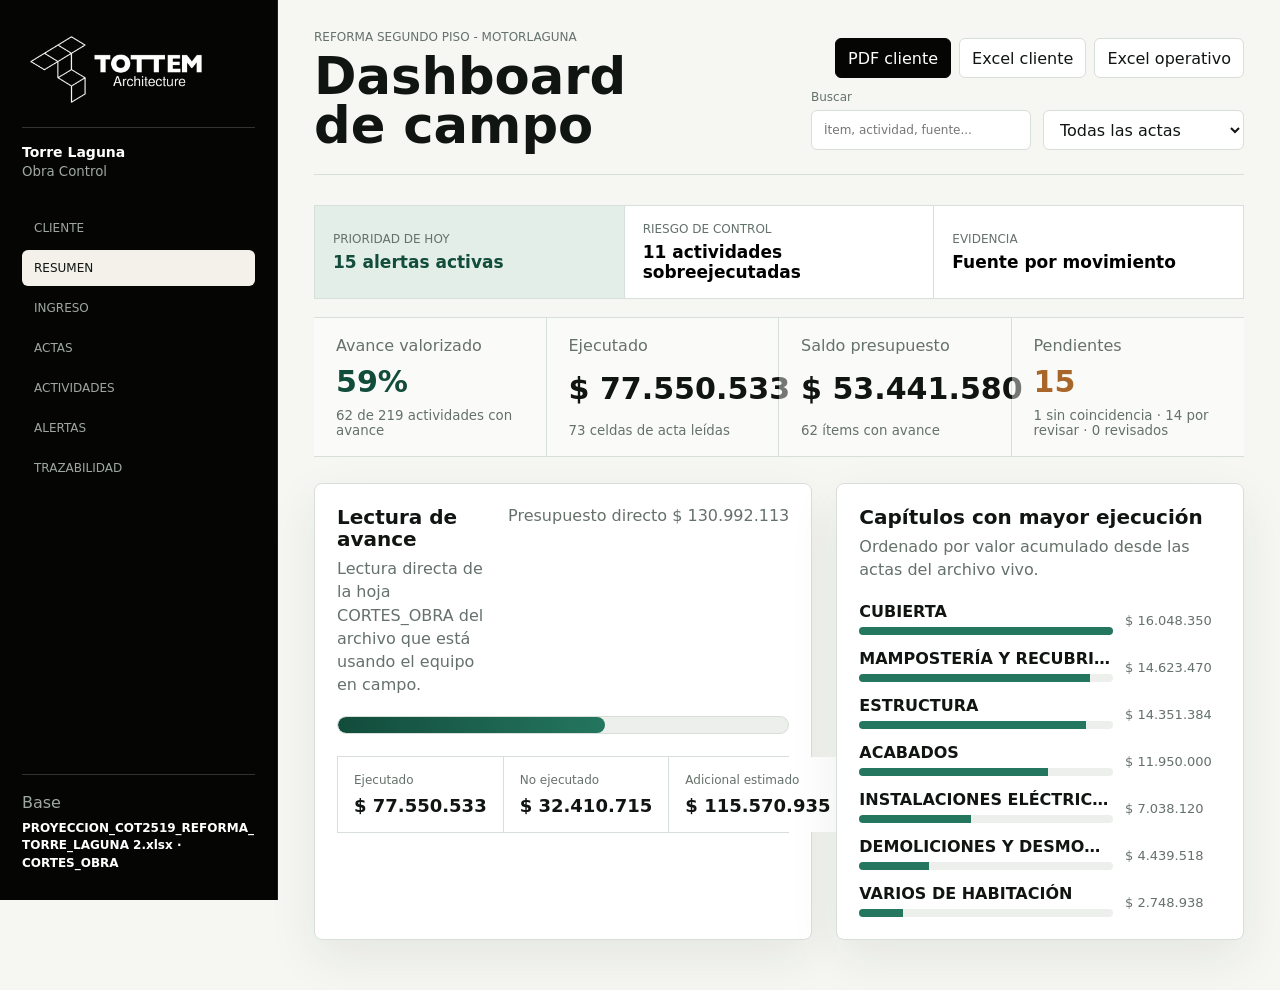
==== torrelaguna-dashboard/index.html @ 453ef4b7 "Polish client dashboard experience" ====
<!doctype html>
<html lang="es">
  <head>
    <meta charset="utf-8" />
    <meta name="viewport" content="width=device-width, initial-scale=1" />
    <title>Dashboard de obra</title>
    <link rel="icon" href="data:," />
    <link rel="stylesheet" href="./styles.css?v=20260505-sprint10-client-premium-v2" />
  </head>
  <body>
    <div class="app-shell">
      <aside class="sidebar">
        <div class="brand">
          <img class="brand-logo" src="./assets/tottem-architecture-white.png" alt="Tottem Architecture" />
          <div class="brand-context">
            <strong id="brandName">Cargando obra</strong>
            <small id="brandSubtitle">Obra Control</small>
          </div>
        </div>
        <nav class="nav">
          <button class="nav-item" data-section="client">Cliente</button>
          <button class="nav-item active" data-section="overview">Resumen</button>
          <button class="nav-item" data-section="ingest">Ingreso</button>
          <button class="nav-item" data-section="actas">Actas</button>
          <button class="nav-item" data-section="activities">Actividades</button>
          <button class="nav-item" data-section="pending">Alertas</button>
          <button class="nav-item" data-section="trace">Trazabilidad</button>
        </nav>
        <div class="sidebar-note">
          <span>Base</span>
          <strong id="sourceWorkbook">Cargando...</strong>
        </div>
      </aside>

      <main class="workspace">
        <header class="topbar">
          <div>
            <p class="eyebrow" id="projectEyebrow">Cargando proyecto</p>
            <h1 id="workspaceTitle">Dashboard de campo</h1>
          </div>
          <div class="topbar-actions">
            <div class="export-actions" aria-label="Exportables">
              <button id="exportClientPdf" type="button">PDF cliente</button>
              <button id="exportClientExcel" type="button">Excel cliente</button>
              <button id="exportOpsExcel" type="button">Excel operativo</button>
            </div>
            <label class="search">
              <span>Buscar</span>
              <input id="searchInput" type="search" placeholder="Ítem, actividad, fuente..." />
            </label>
            <select id="actaFilter" aria-label="Filtrar por acta">
              <option value="all">Todas las actas</option>
            </select>
          </div>
        </header>

        <section class="section client-section" id="client">
          <div class="client-hero">
            <div class="client-hero-copy">
              <p class="client-report-label">Informe cliente</p>
              <h2 id="clientProjectName">Cargando obra</h2>
              <p id="clientFreshness">Cargando corte actual...</p>
              <div class="client-hero-meta">
                <span id="clientHeroStatus">Estado del corte</span>
                <span id="clientHeroWeeks">Semanas con avance</span>
                <span id="clientHeroSource">Fuente controlada</span>
              </div>
            </div>
            <div class="client-progress">
              <span id="clientProgressValue">0%</span>
              <small>Avance valorizado</small>
              <em id="clientProgressContext">Calculando avance</em>
            </div>
          </div>

          <div class="client-kpis">
            <div>
              <span>Contrato estimado</span>
              <strong id="clientContractTotal">$0</strong>
            </div>
            <div>
              <span>Ejecutado a corte</span>
              <strong id="clientExecutedTotal">$0</strong>
            </div>
            <div>
              <span>Última semana</span>
              <strong id="clientLatestWeek">$0</strong>
            </div>
            <div>
              <span>Promedio semanal</span>
              <strong id="clientAverageWeek">$0</strong>
            </div>
          </div>

          <section class="client-brief">
            <div>
              <span>Lectura ejecutiva</span>
              <strong id="clientBriefProgress">Cargando lectura...</strong>
            </div>
            <div>
              <span>Saldo por ejecutar</span>
              <strong id="clientBalanceTotal">$0</strong>
            </div>
            <div>
              <span>Actividades con avance</span>
              <strong id="clientActiveActivities">0</strong>
            </div>
          </section>

          <div class="client-grid">
            <section class="client-block">
              <div class="panel-heading">
                <div>
                  <h2>Avance por semana</h2>
                  <p>Valor semanal y acumulado para conversación de seguimiento.</p>
                </div>
              </div>
              <div id="clientWeeks" class="client-week-list"></div>
            </section>

            <section class="client-block">
              <div class="panel-heading">
                <div>
                  <h2>Ritmo y frentes</h2>
                  <p>Señales de obra que explican dónde se está concentrando el avance.</p>
                </div>
              </div>
              <div id="clientRhythm" class="client-rhythm"></div>
              <div id="clientChapters" class="client-fronts"></div>
            </section>
          </div>

          <section class="client-block client-scope">
            <div class="panel-heading">
              <div>
                <h2>Alcance y decisiones</h2>
                <p>Señales resumidas para revisar costo, alcance y cambios antes de comité.</p>
              </div>
            </div>
            <div class="scope-strip">
              <button class="scope-item" data-client-action="scope-updated">
                <span>Presupuesto actualizado directo</span>
                <strong id="clientUpdatedTotal">$0</strong>
              </button>
              <button class="scope-item" data-client-action="scope-not-executed">
                <span>No ejecutado directo</span>
                <strong id="clientNotExecuted">$0</strong>
              </button>
              <button class="scope-item" data-client-action="scope-alerts">
                <span>Alertas internas</span>
                <strong id="clientAlerts">0</strong>
              </button>
            </div>
          </section>
        </section>

        <section class="section active" id="overview">
          <div class="signal-strip">
            <button class="signal active" data-focus="pending">
              <span>Prioridad de hoy</span>
              <strong id="todayPriority">Revisar alertas</strong>
            </button>
            <button class="signal" data-focus="activities">
              <span>Riesgo de control</span>
              <strong id="riskSignal">Sobreejecuciones</strong>
            </button>
            <button class="signal" data-focus="trace">
              <span>Evidencia</span>
              <strong>Fuente por movimiento</strong>
            </button>
          </div>

          <div class="kpi-grid">
            <article class="metric primary">
              <span>Avance valorizado</span>
              <strong id="progressValue">0%</strong>
              <small id="progressLabel">Calculado sobre presupuesto base</small>
            </article>
            <article class="metric">
              <span>Ejecutado</span>
              <strong id="executedValue">$0</strong>
              <small id="sourceCount">0 movimientos con fuente</small>
            </article>
            <article class="metric">
              <span>Saldo presupuesto</span>
              <strong id="balanceValue">$0</strong>
              <small id="activeCount">0 actividades activas</small>
            </article>
            <article class="metric attention">
              <span>Pendientes</span>
              <strong id="pendingValue">0</strong>
              <small id="pendingLabel">Por revisar antes de automatizar</small>
            </article>
          </div>

          <div class="overview-layout">
            <section class="panel progress-panel">
              <div class="panel-heading">
                <div>
                  <h2>Lectura de avance</h2>
                  <p>Lectura directa de la hoja CORTES_OBRA del archivo que está usando el equipo en campo.</p>
                </div>
                <span id="budgetTotal" class="quiet-number">$0</span>
              </div>
              <div class="progress-rail">
                <span id="progressBar"></span>
              </div>
              <div class="split-values">
                <div>
                  <span>Ejecutado</span>
                  <strong id="executedSplit">$0</strong>
                </div>
                <div>
                  <span>No ejecutado</span>
                  <strong id="notExecutedSplit">$0</strong>
                </div>
                <div>
                  <span>Adicional estimado</span>
                  <strong id="additionalSplit">$0</strong>
                </div>
              </div>
            </section>

            <section class="panel">
              <div class="panel-heading">
                <div>
                  <h2>Capítulos con mayor ejecución</h2>
                  <p>Ordenado por valor acumulado desde las actas del archivo vivo.</p>
                </div>
              </div>
              <div id="chapterBars" class="bar-list"></div>
            </section>
          </div>
        </section>

        <section class="section ingest-section" id="ingest">
          <div class="section-title">
            <h2>Ingreso de corte</h2>
            <p>Captura controlada de cantidades antes de escribirlas en una matriz contractual.</p>
          </div>

          <div class="ingest-status">
            <div>
              <span>Movimientos locales</span>
              <strong id="ingestCount">0</strong>
            </div>
            <div>
              <span>Pendientes de decisión</span>
              <strong id="ingestPendingCount">0</strong>
            </div>
            <div>
              <span>Valor simulado</span>
              <strong id="ingestTotalValue">$0</strong>
            </div>
          </div>

          <section class="daily-context">
            <div>
              <span>Parte diario</span>
              <strong id="contextSummary">Sin contexto activo</strong>
            </div>
            <label>
              <span>Acta</span>
              <select id="partActa">
                <option value="nuevo">Nuevo corte</option>
              </select>
            </label>
            <label>
              <span>Fecha</span>
              <input id="partDate" type="date" />
            </label>
            <label>
              <span>Fuente</span>
              <input id="partSource" type="text" list="sourceSuggestions" placeholder="Medina, Albeiro..." />
            </label>
            <label>
              <span>Frente / piso</span>
              <input id="partZone" type="text" placeholder="Piso 2, baño, fachada..." />
            </label>
            <label class="field-mode-toggle">
              <input id="fieldMode" type="checkbox" />
              <span>Modo móvil</span>
            </label>
          </section>

          <section class="quick-capture">
            <label>
              <span>Ingreso rápido tipo WhatsApp</span>
              <textarea id="quickEntry" rows="2" placeholder="Ej: Medina, 27 feb: 23.5 m2 mampostería, 4 und salidas hidráulicas, 12 ml tubería"></textarea>
            </label>
            <div class="quick-actions">
              <button id="parseQuickEntry" type="button">Interpretar</button>
              <button id="autoSaveQuickEntry" type="button">Guardar claro</button>
              <button id="processQuickLines" type="button">Procesar líneas</button>
            </div>
          </section>

          <section class="intake-assist">
            <div>
              <span>Actividades sugeridas</span>
              <div id="activityAssist" class="assist-list"></div>
            </div>
            <div>
              <span>Fuentes rápidas</span>
              <div id="sourceAssist" class="assist-chips"></div>
            </div>
            <div>
              <span>Plantillas</span>
              <div id="templateAssist" class="assist-chips"></div>
            </div>
          </section>

          <section class="field-shortcuts">
            <div>
              <span>Favoritos de obra</span>
              <div id="favoriteAssist" class="assist-list favorite-list"></div>
            </div>
            <div>
              <span>Aprendizajes</span>
              <div id="aliasAssist" class="assist-chips"></div>
            </div>
          </section>

          <section class="apu-assist">
            <div class="panel-heading">
              <div>
                <h2>Memoria APU</h2>
                <p id="apuCatalogMeta">Cargando catálogo histórico...</p>
              </div>
            </div>
            <div id="apuAssist" class="apu-assist-list"></div>
          </section>

          <div class="ingest-layout">
            <form class="entry-form" id="entryForm">
              <div class="form-head">
                <div>
                  <h2>Nuevo movimiento</h2>
                  <p>Registra cantidad, fuente y destino presupuestal. La coincidencia requiere confirmación humana.</p>
                </div>
                <span id="entryMatchState" class="status-pill warn">Sin selección</span>
              </div>

              <div class="form-grid">
                <label>
                  <span>Corte / acta</span>
                  <select id="entryActa">
                    <option value="nuevo">Nuevo corte</option>
                  </select>
                </label>
                <label>
                  <span>Fecha</span>
                  <input id="entryDate" type="date" />
                </label>
                <label>
                  <span>Tipo</span>
                  <select id="entryType">
                    <option value="avance">Avance</option>
                    <option value="correccion">Corrección</option>
                    <option value="adicional">Adicional</option>
                    <option value="no_ejecutado">No ejecutado</option>
                  </select>
                </label>
                <label>
                  <span>Cantidad</span>
                  <input id="entryQuantity" type="number" step="0.01" min="0" placeholder="23.5" />
                </label>
                <label>
                  <span>Unidad reportada</span>
                  <input id="entryUnit" type="text" list="unitSuggestions" placeholder="m2, ml, und..." />
                </label>
                <label>
                  <span>Fuente / procedencia</span>
                  <input id="entrySource" type="text" list="sourceSuggestions" placeholder="Medina, visita, memoria, foto..." />
                </label>
              </div>
              <datalist id="unitSuggestions"></datalist>
              <datalist id="sourceSuggestions"></datalist>

              <label class="wide-field">
                <span>Actividad reportada en campo</span>
                <textarea id="entryDescription" rows="3" placeholder="Ej: suministro e instalación de mampostería en ladrillo..."></textarea>
              </label>

              <label class="wide-field">
                <span>Observación</span>
                <textarea id="entryNote" rows="2" placeholder="Ubicación, piso, frente, aclaración o soporte pendiente..."></textarea>
              </label>

              <div class="selected-match" id="selectedMatch">
                <span>Ítem destino</span>
                <strong>Selecciona una sugerencia para poder guardar como confirmado.</strong>
              </div>

              <div class="validation-list" id="entryValidation"></div>

              <div class="entry-actions">
                <button type="submit">Guardar movimiento</button>
                <button type="button" id="saveAsPending" class="secondary-button">Guardar pendiente</button>
                <button type="reset" class="ghost-button">Limpiar</button>
              </div>
            </form>

            <section class="match-panel">
              <div class="panel-heading">
                <div>
                  <h2>Sugerencias de matriz</h2>
                  <p>Coincidencias contra las actividades de presupuesto cargadas en este proyecto.</p>
                </div>
              </div>
              <div id="ambiguityPanel" class="ambiguity-panel"></div>
              <div id="matchSuggestions" class="match-list"></div>
              <div class="apu-note">
                <span>Memoria activa</span>
                <strong>APU Machine alimenta autocompletado y sugerencias sin cargar automáticamente contra la matriz.</strong>
              </div>
            </section>
          </div>

          <section class="ledger-section">
            <div class="panel-heading">
              <div>
                <h2>Bandeja de movimientos</h2>
                <p>Datos guardados localmente en este navegador. Sirven como maqueta de ingreso, no modifican Excel.</p>
              </div>
              <div class="ledger-actions">
                <button id="importMovements" type="button">Importar JSON</button>
                <button id="exportMovements" type="button">Exportar paquete</button>
                <button id="copyPackageSummary" type="button">Copiar resumen</button>
                <button id="clearMovements" type="button">Vaciar</button>
                <input id="movementImportFile" type="file" accept="application/json,.json" hidden />
              </div>
            </div>
            <div id="movementBuckets" class="movement-buckets"></div>
            <div id="movementLedger" class="movement-ledger"></div>
          </section>

          <section class="handoff-section">
            <div class="panel-heading">
              <div>
                <h2>Preparación para migración</h2>
                <p>Estado del paquete que mañana puede pasar a una base compartida o backend.</p>
              </div>
            </div>
            <div id="handoffSummary" class="handoff-summary"></div>
          </section>

          <section class="draft-section">
            <div class="panel-heading">
              <div>
                <h2>Acta simulada</h2>
                <p>Resumen generado desde los movimientos locales antes de migrar a una base compartida.</p>
              </div>
            </div>
            <div id="draftSummary" class="draft-summary"></div>
          </section>
        </section>

        <section class="section" id="actas">
          <div class="section-title">
            <h2>Actas y cortes</h2>
            <p>Cada corte se lee desde las columnas de acta de la hoja CORTES_OBRA.</p>
          </div>
          <div id="actaRows" class="acta-list"></div>
        </section>

        <section class="section" id="activities">
          <div class="section-title">
            <h2>Matriz de actividades</h2>
            <p>La hoja PROYECCIÓN leída como tablero: presupuesto, ejecutado, saldo y alerta.</p>
          </div>
          <div class="segmented" id="activityStatusFilter">
            <button class="active" data-status="all">Todas</button>
            <button data-status="En ejecución">En ejecución</button>
            <button data-status="Sobreejecutado">Sobreejecutadas</button>
            <button data-status="Adicional">Adicionales</button>
            <button data-status="No ejecutado">No ejecutadas</button>
            <button data-status="Sin avance">Sin avance</button>
          </div>
          <div class="table-wrap">
            <table>
              <thead>
                <tr>
                  <th>Ítem</th>
                  <th>Actividad</th>
                  <th>Und</th>
                  <th>Presupuesto</th>
                  <th>Ejecutado</th>
                  <th>Avance</th>
                  <th>Estado</th>
                </tr>
              </thead>
              <tbody id="activityTable"></tbody>
            </table>
          </div>
        </section>

        <section class="section" id="pending">
          <div class="section-title">
            <h2>Alertas de archivo</h2>
            <p>Filas y diferencias que conviene resolver antes de automatizar cortes desde este libro.</p>
          </div>
          <div class="segmented" id="pendingStatusFilter">
            <button class="active" data-status="all">Todos</button>
            <button data-status="SIN_COINCIDENCIA">Sin coincidencia</button>
            <button data-status="REVISAR">Revisar</button>
            <button data-status="EXCLUIDO">Excluidos</button>
            <button data-status="RESUELTO">Resueltos</button>
          </div>
          <div class="decision-toolbar">
            <span id="decisionCount">0 revisiones locales</span>
            <button id="exportDecisions">Exportar revisiones</button>
            <button id="clearDecisions">Reiniciar revisiones</button>
          </div>
          <div id="pendingList" class="review-list"></div>
        </section>

        <section class="section" id="trace">
          <div class="section-title">
            <h2>Trazabilidad de fuentes</h2>
            <p>De cada cantidad de acta a su fila, celda y valor dentro de CORTES_OBRA.</p>
          </div>
          <div id="traceList" class="trace-list"></div>
        </section>
      </main>

      <aside class="inspector" id="inspector" aria-live="polite">
        <button class="inspector-close" id="inspectorClose" aria-label="Cerrar">×</button>
        <span class="inspector-kicker">Detalle</span>
        <h2 id="inspectorTitle">Selecciona una fila</h2>
        <p id="inspectorBody">Haz clic en una actividad, pendiente o fuente para ver su trazabilidad aquí.</p>
        <div id="inspectorMeta" class="inspector-meta"></div>
        <div id="inspectorActions" class="inspector-actions"></div>
      </aside>
    </div>

    <script src="./app.js?v=20260505-sprint10-client-premium-v2"></script>
  </body>
</html>
---- torrelaguna-dashboard/styles.css ----
:root {
  --ink: #111512;
  --muted: #65716b;
  --line: #d8ded8;
  --soft: #ecefec;
  --paper: #f6f7f3;
  --panel: #ffffff;
  --brand-black: #050504;
  --brand-rail: #131410;
  --brand-muted: #9ea8a1;
  --accent: #24765e;
  --accent-dark: #124c3b;
  --warn: #a8662a;
  --danger: #a1433d;
  --shadow: 0 18px 50px rgba(28, 33, 29, 0.08);
}

* {
  box-sizing: border-box;
}

body {
  margin: 0;
  min-height: 100vh;
  background: var(--paper);
  color: var(--ink);
  font-family: Inter, ui-sans-serif, system-ui, -apple-system, BlinkMacSystemFont, "Segoe UI", sans-serif;
  letter-spacing: 0;
}

body.field-mode .apu-assist {
  display: none;
}

body.field-mode .ingest-layout {
  grid-template-columns: minmax(0, 620px) minmax(260px, 0.7fr);
}

body.field-mode .quick-capture textarea {
  min-height: 88px;
}

button,
input,
select {
  font: inherit;
}

.app-shell {
  display: grid;
  grid-template-columns: 278px minmax(0, 1fr);
  min-height: 100vh;
}

.sidebar {
  position: sticky;
  top: 0;
  height: 100vh;
  padding: 28px 22px;
  background: var(--brand-black);
  border-right: 1px solid rgba(255, 255, 255, 0.1);
  color: #fff;
  display: flex;
  flex-direction: column;
  gap: 30px;
}

.brand {
  display: grid;
  gap: 16px;
}

.brand-logo {
  display: block;
  width: min(188px, 100%);
  height: auto;
}

.brand-context {
  border-top: 1px solid rgba(255, 255, 255, 0.18);
  padding-top: 16px;
}

.brand strong {
  display: block;
  max-width: 190px;
  color: #fff;
  font-size: 14px;
  line-height: 1.25;
}

.brand small,
.sidebar-note span,
.metric span,
.metric small,
.eyebrow,
.panel p,
.section-title p,
td small {
  color: var(--muted);
}

.brand small,
.sidebar-note span {
  color: var(--brand-muted);
}

.nav {
  display: grid;
  gap: 4px;
}

.nav-item {
  appearance: none;
  border: 0;
  background: transparent;
  color: var(--brand-muted);
  text-align: left;
  padding: 11px 12px;
  border-radius: 6px;
  cursor: pointer;
  font-size: 12px;
  letter-spacing: 0;
  text-transform: uppercase;
  transition: background 180ms ease, color 180ms ease, transform 180ms ease;
}

.nav-item:hover {
  color: #fff;
  background: rgba(255, 255, 255, 0.08);
  transform: translateX(2px);
}

.nav-item.active {
  color: var(--ink);
  background: #f4f1ea;
}

.sidebar-note {
  margin-top: auto;
  padding-top: 18px;
  border-top: 1px solid rgba(255, 255, 255, 0.18);
}

.sidebar-note span,
.sidebar-note strong {
  display: block;
}

.sidebar-note strong {
  margin-top: 8px;
  color: #fff;
  font-size: 12px;
  line-height: 1.45;
  word-break: break-word;
}

.workspace {
  padding: 30px 36px 50px;
  min-width: 0;
}

.topbar {
  display: flex;
  justify-content: space-between;
  align-items: flex-end;
  gap: 24px;
  margin-bottom: 30px;
  padding-bottom: 24px;
  border-bottom: 1px solid var(--line);
}

.eyebrow {
  margin: 0 0 8px;
  font-size: 12px;
  text-transform: uppercase;
}

h1,
h2,
p {
  margin: 0;
}

h1 {
  font-size: clamp(30px, 4vw, 54px);
  line-height: 0.96;
  max-width: 720px;
}

h2 {
  font-size: 20px;
  line-height: 1.1;
}

.topbar-actions {
  display: flex;
  align-items: end;
  gap: 12px;
  flex-wrap: wrap;
  justify-content: flex-end;
}

.export-actions {
  display: flex;
  flex-wrap: wrap;
  justify-content: flex-end;
  gap: 8px;
  max-width: 430px;
}

.export-actions button {
  appearance: none;
  min-height: 40px;
  border: 1px solid var(--line);
  border-radius: 6px;
  background: #fff;
  color: var(--ink);
  padding: 0 12px;
  cursor: pointer;
  transition: border-color 180ms ease, color 180ms ease, background 180ms ease, transform 180ms ease;
}

.export-actions button:first-child {
  background: var(--brand-black);
  border-color: var(--brand-black);
  color: #fff;
}

.export-actions button:hover {
  border-color: var(--accent);
  color: var(--accent-dark);
  transform: translateY(-1px);
}

.export-actions button:first-child:hover {
  background: var(--accent-dark);
  border-color: var(--accent-dark);
  color: #fff;
}

.search {
  display: grid;
  gap: 6px;
  color: var(--muted);
  font-size: 12px;
}

.search input,
select {
  border: 1px solid var(--line);
  background: #fff;
  height: 40px;
  border-radius: 6px;
  padding: 0 12px;
  min-width: 220px;
  color: var(--ink);
}

select {
  min-width: 176px;
}

.section {
  display: none;
  animation: rise 280ms ease both;
}

.section.active {
  display: block;
}

.signal-strip {
  display: grid;
  grid-template-columns: repeat(3, minmax(0, 1fr));
  gap: 1px;
  background: var(--line);
  border: 1px solid var(--line);
  margin-bottom: 18px;
}

.signal {
  appearance: none;
  border: 0;
  background: #fff;
  text-align: left;
  padding: 16px 18px;
  cursor: pointer;
  transition: background 180ms ease, color 180ms ease;
}

.signal span,
.inspector-kicker {
  display: block;
  color: var(--muted);
  font-size: 12px;
  text-transform: uppercase;
}

.signal strong {
  display: block;
  margin-top: 6px;
  font-size: 17px;
}

.signal.active,
.signal:hover {
  background: #e3eee8;
  color: var(--accent-dark);
}

@keyframes rise {
  from {
    opacity: 0;
    transform: translateY(8px);
  }
  to {
    opacity: 1;
    transform: translateY(0);
  }
}

.kpi-grid {
  display: grid;
  grid-template-columns: repeat(4, minmax(0, 1fr));
  border-top: 1px solid var(--line);
  border-bottom: 1px solid var(--line);
  margin-bottom: 26px;
}

.metric {
  padding: 18px 22px;
  border-right: 1px solid var(--line);
  min-height: 138px;
  display: flex;
  flex-direction: column;
  justify-content: space-between;
  background: rgba(255, 255, 255, 0.42);
}

.metric:last-child {
  border-right: 0;
}

.metric strong {
  font-size: clamp(25px, 2.35vw, 36px);
  line-height: 1;
  white-space: nowrap;
  letter-spacing: 0;
}

.metric.primary strong {
  color: var(--accent-dark);
}

.metric.attention strong {
  color: var(--warn);
}

.overview-layout {
  display: grid;
  grid-template-columns: minmax(0, 1.1fr) minmax(320px, 0.9fr);
  gap: 24px;
}

.panel {
  background: var(--panel);
  border: 1px solid var(--line);
  border-radius: 8px;
  box-shadow: var(--shadow);
  padding: 22px;
}

.panel-heading,
.section-title {
  display: flex;
  justify-content: space-between;
  gap: 20px;
  align-items: start;
  margin-bottom: 20px;
}

.panel-heading p,
.section-title p {
  margin-top: 7px;
  line-height: 1.45;
}

.quiet-number {
  color: var(--muted);
  white-space: nowrap;
}

.progress-rail {
  height: 18px;
  background: var(--soft);
  border: 1px solid var(--line);
  overflow: hidden;
  border-radius: 999px;
}

.progress-rail span {
  display: block;
  height: 100%;
  width: 0;
  background: linear-gradient(90deg, var(--accent-dark), var(--accent));
  border-radius: inherit;
  transition: width 700ms cubic-bezier(0.2, 0.8, 0.2, 1);
}

.split-values {
  display: grid;
  grid-template-columns: repeat(3, 1fr);
  gap: 1px;
  margin-top: 22px;
  background: var(--line);
  border: 1px solid var(--line);
}

.split-values div {
  background: #fff;
  padding: 16px;
}

.split-values span {
  display: block;
  color: var(--muted);
  font-size: 12px;
  margin-bottom: 8px;
}

.split-values strong {
  font-size: 18px;
}

.client-section {
  --client-line: rgba(22, 32, 28, 0.14);
  --client-black: #050504;
  --client-ivory: #f7f4ee;
  --client-sage: #dfeae3;
  --client-progress: 0%;
  color: var(--ink);
}

.client-hero {
  position: relative;
  display: grid;
  grid-template-columns: minmax(0, 1fr) 244px;
  gap: 42px;
  align-items: stretch;
  min-height: 365px;
  padding: 38px 42px;
  margin: 0 0 24px;
  overflow: hidden;
  background:
    linear-gradient(135deg, rgba(255, 255, 255, 0.08) 0 1px, transparent 1px 42px),
    linear-gradient(90deg, #050504, #10120e);
  border: 1px solid rgba(255, 255, 255, 0.1);
  color: #fff;
  isolation: isolate;
}

.client-hero::before {
  content: "";
  position: absolute;
  inset: 0;
  background:
    linear-gradient(90deg, transparent 0 55%, rgba(255, 255, 255, 0.08) 55%, transparent 56%),
    linear-gradient(135deg, transparent 0 72%, rgba(223, 234, 227, 0.18) 72%, transparent 73%);
  opacity: 0.7;
  pointer-events: none;
  z-index: -1;
}

.client-hero::after {
  content: "TOTTEM";
  position: absolute;
  right: -18px;
  bottom: -28px;
  color: rgba(255, 255, 255, 0.045);
  font-size: clamp(72px, 12vw, 156px);
  font-weight: 900;
  line-height: 0.8;
  letter-spacing: 0;
  pointer-events: none;
  z-index: -1;
}

.client-hero-copy {
  display: flex;
  flex-direction: column;
  justify-content: space-between;
  min-width: 0;
}

.client-report-label {
  width: fit-content;
  margin: 0;
  padding: 7px 10px;
  border: 1px solid rgba(255, 255, 255, 0.22);
  color: #dfeae3;
  font-size: 11px;
  font-weight: 800;
  letter-spacing: 0;
  text-transform: uppercase;
}

.client-hero h2 {
  max-width: 660px;
  margin-top: auto;
  font-size: clamp(52px, 6.4vw, 92px);
  line-height: 0.86;
  letter-spacing: 0;
}

.client-hero p:not(.client-report-label) {
  max-width: 720px;
  margin-top: 18px;
  color: rgba(255, 255, 255, 0.72);
  line-height: 1.42;
  font-size: 16px;
}

.client-hero-meta {
  display: flex;
  flex-wrap: wrap;
  gap: 8px;
  margin-top: 26px;
}

.client-hero-meta span {
  min-height: 32px;
  display: inline-flex;
  align-items: center;
  border: 1px solid rgba(255, 255, 255, 0.18);
  color: rgba(255, 255, 255, 0.76);
  padding: 0 11px;
  font-size: 12px;
}

.client-progress {
  --ring-track: rgba(255, 255, 255, 0.13);
  aspect-ratio: 1;
  align-self: center;
  width: 244px;
  border-radius: 50%;
  display: grid;
  place-items: center;
  align-content: center;
  background:
    radial-gradient(circle at center, #0a0b09 0 58%, transparent 59%),
    conic-gradient(#f7f4ee var(--client-progress), var(--ring-track) 0);
  box-shadow: inset 0 0 0 1px rgba(255, 255, 255, 0.16);
}

.client-progress span {
  display: block;
  color: #fff;
  font-size: 56px;
  font-weight: 800;
  line-height: 1;
}

.client-progress small {
  margin-top: 10px;
  color: rgba(255, 255, 255, 0.72);
  text-transform: uppercase;
  font-size: 11px;
}

.client-progress em {
  display: block;
  max-width: 150px;
  margin-top: 10px;
  color: rgba(255, 255, 255, 0.54);
  font-size: 12px;
  font-style: normal;
  line-height: 1.25;
  text-align: center;
}

.client-kpis {
  display: grid;
  grid-template-columns: repeat(4, minmax(0, 1fr));
  gap: 1px;
  margin-bottom: 16px;
  border: 1px solid var(--line);
  background: var(--line);
}

.client-kpis div {
  min-width: 0;
  padding: 18px 20px 20px;
  background: rgba(255, 255, 255, 0.68);
  border-right: 0;
}

.client-kpis div + div {
  padding-left: 20px;
}

.client-kpis div:last-child {
  border-right: 0;
}

.client-kpis span,
.client-brief span,
.rhythm-item span,
.scope-item span {
  display: block;
  color: var(--muted);
  font-size: 12px;
  text-transform: uppercase;
}

.client-kpis strong {
  display: block;
  margin-top: 12px;
  font-size: clamp(22px, 2.7vw, 38px);
  line-height: 1;
  white-space: nowrap;
  letter-spacing: 0;
}

.client-brief {
  display: grid;
  grid-template-columns: minmax(0, 1.35fr) minmax(220px, 0.75fr) minmax(180px, 0.65fr);
  gap: 1px;
  margin-bottom: 34px;
  background: var(--line);
  border: 1px solid var(--line);
}

.client-brief div {
  min-width: 0;
  background: #fffdf8;
  padding: 18px 20px;
}

.client-brief div:first-child {
  background: var(--client-black);
  color: #fff;
}

.client-brief div:first-child span {
  color: rgba(255, 255, 255, 0.58);
}

.client-brief strong {
  display: block;
  margin-top: 8px;
  font-size: 20px;
  line-height: 1.25;
}

.client-grid {
  display: grid;
  grid-template-columns: minmax(0, 1.12fr) minmax(340px, 0.82fr);
  gap: 34px;
}

.client-block {
  position: relative;
  border-top: 1px solid var(--ink);
  padding-top: 22px;
}

.client-week-list,
.client-fronts {
  display: grid;
  gap: 1px;
  border-top: 1px solid var(--line);
}

.client-week,
.client-front,
.rhythm-item,
.scope-item {
  appearance: none;
  width: 100%;
  border: 0;
  border-bottom: 1px solid var(--line);
  background: transparent;
  color: var(--ink);
  text-align: left;
  padding: 17px 0 18px;
  cursor: pointer;
  transition: background 180ms ease, padding 180ms ease, color 180ms ease;
}

.client-week {
  position: relative;
  display: grid;
  grid-template-columns: 96px minmax(0, 1fr) max-content;
  gap: 8px 18px;
  align-items: start;
}

.client-week:hover,
.client-front:hover,
.rhythm-item:hover,
.scope-item:hover {
  background: rgba(36, 118, 94, 0.055);
  padding-left: 12px;
  padding-right: 12px;
}

.client-week span,
.client-front span {
  font-weight: 800;
}

.client-week strong,
.client-front strong,
.rhythm-item strong,
.scope-item strong {
  font-size: 18px;
}

.client-week small,
.client-week em,
.rhythm-item small {
  display: block;
  color: var(--muted);
  font-size: 12px;
  font-style: normal;
  line-height: 1.35;
}

.client-week em {
  grid-column: 2 / -1;
}

.client-week i,
.client-week b {
  position: absolute;
  left: 114px;
  max-width: calc(100% - 114px);
  height: 3px;
  border-radius: 999px;
}

.client-week i {
  bottom: 2px;
  height: 3px;
  background: var(--accent);
}

.client-week b {
  bottom: -3px;
  background: rgba(36, 118, 94, 0.22);
}

.client-rhythm {
  display: grid;
  gap: 1px;
  margin-bottom: 24px;
  border-top: 1px solid var(--line);
}

.rhythm-item {
  display: grid;
  gap: 5px;
  padding: 16px 0 17px;
}

.client-front {
  display: grid;
  grid-template-columns: minmax(0, 1fr) max-content;
  gap: 10px 18px;
}

.client-front span {
  overflow: hidden;
  text-overflow: ellipsis;
  white-space: nowrap;
}

.client-front small {
  grid-column: 1 / -1;
  color: var(--muted);
}

.client-scope {
  margin-top: 38px;
}

.scope-strip {
  display: grid;
  grid-template-columns: repeat(3, minmax(0, 1fr));
  gap: 1px;
  background: var(--line);
  border: 1px solid var(--line);
}

.scope-item {
  min-height: 126px;
  background: #fffdf8;
  border-bottom: 0;
  padding: 20px;
}

.scope-item strong {
  display: block;
  margin-top: 18px;
  color: var(--accent-dark);
  font-size: 22px;
}

.client-section.active .client-hero {
  animation: clientReveal 480ms ease both;
}

.client-section.active .client-kpis,
.client-section.active .client-brief,
.client-section.active .client-grid,
.client-section.active .client-scope {
  animation: clientLift 520ms ease both;
}

.client-section.active .client-brief {
  animation-delay: 70ms;
}

.client-section.active .client-grid {
  animation-delay: 120ms;
}

.client-section.active .client-scope {
  animation-delay: 160ms;
}

@keyframes clientReveal {
  from {
    opacity: 0;
    transform: translateY(12px);
  }
  to {
    opacity: 1;
    transform: translateY(0);
  }
}

@keyframes clientLift {
  from {
    opacity: 0;
    transform: translateY(8px);
  }
  to {
    opacity: 1;
    transform: translateY(0);
  }
}

.ingest-section {
  --ingest-line: rgba(22, 32, 28, 0.13);
}

.ingest-status {
  display: grid;
  grid-template-columns: 0.7fr 0.9fr 1.1fr;
  border-top: 1px solid var(--line);
  border-bottom: 1px solid var(--line);
  margin: 0 0 24px;
}

.ingest-status div {
  padding: 18px 20px 18px 0;
  border-right: 1px solid var(--line);
}

.ingest-status div + div {
  padding-left: 20px;
}

.ingest-status div:last-child {
  border-right: 0;
}

.ingest-status span,
.entry-form label span,
.wide-field span,
.selected-match span,
.apu-note span {
  display: block;
  color: var(--muted);
  font-size: 12px;
  text-transform: uppercase;
}

.ingest-status strong {
  display: block;
  margin-top: 10px;
  font-size: clamp(26px, 3.2vw, 42px);
  line-height: 1;
}

.daily-context {
  display: grid;
  grid-template-columns: minmax(220px, 1.25fr) minmax(150px, 0.65fr) minmax(140px, 0.5fr) minmax(150px, 0.65fr) minmax(170px, 0.8fr) auto;
  gap: 12px;
  align-items: end;
  margin-bottom: 24px;
  padding: 16px 0 20px;
  border-bottom: 1px solid var(--line);
}

.daily-context > div,
.daily-context label {
  min-width: 0;
}

.daily-context span,
.field-shortcuts span {
  display: block;
  color: var(--muted);
  font-size: 12px;
  text-transform: uppercase;
}

.daily-context strong {
  display: block;
  margin-top: 8px;
  line-height: 1.28;
}

.daily-context input,
.daily-context select {
  width: 100%;
  min-width: 0;
  min-height: 38px;
  border: 1px solid var(--line);
  background: #fff;
  color: var(--ink);
  border-radius: 6px;
  padding: 8px 10px;
}

.field-mode-toggle {
  display: flex;
  align-items: center;
  gap: 8px;
  min-height: 38px;
  cursor: pointer;
}

.field-mode-toggle input {
  width: 16px;
  min-height: 16px;
}

.quick-capture {
  display: grid;
  grid-template-columns: minmax(0, 1fr) max-content;
  gap: 12px;
  align-items: stretch;
  margin-bottom: 24px;
  padding-bottom: 22px;
  border-bottom: 1px solid var(--line);
}

.quick-capture label {
  display: grid;
  gap: 7px;
}

.quick-capture span {
  color: var(--muted);
  font-size: 12px;
  text-transform: uppercase;
}

.quick-capture textarea {
  width: 100%;
  min-height: 58px;
  border: 1px solid var(--line);
  background: #fff;
  border-radius: 6px;
  padding: 11px 12px;
  resize: vertical;
}

.quick-actions {
  display: grid;
  grid-template-columns: 1fr;
  gap: 8px;
}

.quick-capture button {
  appearance: none;
  border: 1px solid var(--ink);
  background: var(--ink);
  color: #fff;
  border-radius: 6px;
  min-height: 34px;
  padding: 0 18px;
  cursor: pointer;
}

.quick-capture button + button {
  background: #fff;
  color: var(--ink);
}

.quick-capture button:last-child {
  border-color: var(--accent);
  color: var(--accent-dark);
}

.intake-assist {
  display: grid;
  grid-template-columns: minmax(0, 1.2fr) minmax(220px, 0.5fr) minmax(220px, 0.5fr);
  gap: 18px;
  margin-bottom: 26px;
  padding-bottom: 22px;
  border-bottom: 1px solid var(--line);
}

.intake-assist > div {
  min-width: 0;
}

.intake-assist span {
  display: block;
  color: var(--muted);
  font-size: 12px;
  text-transform: uppercase;
}

.assist-list,
.assist-chips {
  display: flex;
  flex-wrap: wrap;
  gap: 8px;
  margin-top: 9px;
}

.assist-list button,
.assist-chips button {
  appearance: none;
  border: 1px solid var(--line);
  background: #fff;
  color: var(--ink);
  border-radius: 999px;
  padding: 8px 11px;
  cursor: pointer;
  text-align: left;
  transition: border-color 180ms ease, color 180ms ease, transform 180ms ease;
}

.assist-list button:hover,
.assist-chips button:hover {
  border-color: var(--accent);
  color: var(--accent-dark);
  transform: translateY(-1px);
}

.assist-list button {
  max-width: 260px;
  border-radius: 8px;
}

.assist-list strong,
.assist-list span {
  display: block;
}

.assist-list strong {
  font-size: 12px;
  color: var(--accent-dark);
}

.assist-list span {
  margin-top: 4px;
  text-transform: none;
  line-height: 1.28;
}

.field-shortcuts {
  display: grid;
  grid-template-columns: minmax(0, 1.1fr) minmax(260px, 0.9fr);
  gap: 18px;
  margin-bottom: 26px;
  padding-bottom: 22px;
  border-bottom: 1px solid var(--line);
}

.favorite-list button {
  max-width: 220px;
}

.empty-inline {
  display: inline-block;
  padding: 8px 0;
  color: var(--muted);
  font-size: 13px;
}

.apu-assist {
  margin-bottom: 26px;
  padding: 20px 0 24px;
  border-top: 1px solid var(--line);
  border-bottom: 1px solid var(--line);
}

.apu-assist .panel-heading {
  margin-bottom: 14px;
}

.apu-assist-list {
  display: grid;
  grid-template-columns: repeat(4, minmax(0, 1fr));
  gap: 10px;
}

.apu-assist-list button {
  appearance: none;
  min-height: 104px;
  border: 1px solid var(--line);
  background: #fff;
  border-radius: 8px;
  padding: 12px;
  color: var(--ink);
  cursor: pointer;
  text-align: left;
  transition: border-color 180ms ease, background 180ms ease, transform 180ms ease;
}

.apu-assist-list button:hover {
  border-color: var(--accent);
  background: #f9fbf8;
  transform: translateY(-1px);
}

.apu-assist-list span,
.apu-assist-list small,
.apu-assist-list strong {
  display: block;
}

.apu-assist-list span,
.apu-assist-list small {
  color: var(--muted);
  font-size: 12px;
  line-height: 1.28;
}

.apu-assist-list strong {
  margin: 6px 0;
  font-size: 13px;
  line-height: 1.22;
}

.ingest-layout {
  display: grid;
  grid-template-columns: minmax(0, 1.15fr) minmax(320px, 0.85fr);
  gap: 28px;
  align-items: start;
}

.entry-form,
.match-panel,
.ledger-section {
  border-top: 1px solid var(--line);
  padding-top: 20px;
}

.form-head {
  display: flex;
  align-items: start;
  justify-content: space-between;
  gap: 18px;
  margin-bottom: 20px;
}

.form-head p {
  max-width: 620px;
  margin-top: 6px;
  color: var(--muted);
  line-height: 1.45;
}

.form-grid {
  display: grid;
  grid-template-columns: repeat(3, minmax(0, 1fr));
  gap: 14px;
}

.entry-form label,
.wide-field {
  display: grid;
  gap: 7px;
}

.entry-form input,
.entry-form select,
.entry-form textarea {
  width: 100%;
  min-width: 0;
  border: 1px solid var(--line);
  background: #fff;
  color: var(--ink);
  border-radius: 6px;
  padding: 10px 12px;
}

.entry-form input,
.entry-form select {
  min-height: 42px;
}

.entry-form textarea {
  resize: vertical;
  line-height: 1.45;
}

.wide-field {
  margin-top: 14px;
}

.selected-match {
  margin-top: 16px;
  padding: 16px;
  background: #fff;
  border: 1px solid var(--line);
  border-left: 4px solid var(--accent);
}

.selected-match strong {
  display: block;
  margin-top: 8px;
  line-height: 1.25;
}

.selected-match small {
  display: block;
  margin-top: 8px;
  color: var(--muted);
}

.validation-list {
  display: grid;
  gap: 6px;
  margin-top: 12px;
}

.validation-item {
  padding: 9px 12px;
  border-left: 3px solid var(--line);
  background: rgba(255, 255, 255, 0.58);
  color: var(--muted);
  font-size: 13px;
  line-height: 1.35;
}

.validation-item.ok {
  border-left-color: var(--accent);
  color: var(--accent-dark);
}

.validation-item.warn {
  border-left-color: var(--warn);
  color: var(--warn);
}

.validation-item.danger {
  border-left-color: var(--danger);
  color: var(--danger);
}

.entry-actions,
.ledger-actions {
  display: flex;
  flex-wrap: wrap;
  gap: 10px;
}

.entry-actions {
  margin-top: 18px;
}

.entry-actions button,
.ledger-actions button {
  appearance: none;
  border: 1px solid var(--ink);
  background: var(--ink);
  color: #fff;
  border-radius: 6px;
  padding: 10px 14px;
  cursor: pointer;
}

.entry-actions .secondary-button,
.ledger-actions button {
  background: #fff;
  color: var(--ink);
}

.entry-actions .ghost-button {
  background: transparent;
  color: var(--muted);
  border-color: var(--line);
}

.match-list {
  display: grid;
  gap: 10px;
}

.ambiguity-panel {
  margin-bottom: 12px;
}

.ambiguity-panel:empty {
  display: none;
}

.ambiguity-panel > div:first-child {
  padding: 12px 14px;
  border-left: 4px solid var(--warn);
  background: #fff8ef;
}

.ambiguity-panel span {
  display: block;
  color: var(--warn);
  font-size: 12px;
  text-transform: uppercase;
}

.ambiguity-panel strong {
  display: block;
  margin-top: 4px;
}

.ambiguity-options {
  display: grid;
  gap: 8px;
  margin-top: 8px;
}

.ambiguity-options button {
  appearance: none;
  border: 1px solid var(--line);
  background: #fff;
  border-radius: 8px;
  padding: 10px 12px;
  color: var(--ink);
  text-align: left;
  cursor: pointer;
}

.ambiguity-options button:hover {
  border-color: var(--warn);
}

.match-option {
  appearance: none;
  width: 100%;
  border: 1px solid transparent;
  border-bottom-color: var(--line);
  background: transparent;
  color: var(--ink);
  text-align: left;
  padding: 13px 0 15px;
  cursor: pointer;
  transition: border-color 180ms ease, background 180ms ease, padding 180ms ease;
}

.match-option:hover,
.match-option.selected {
  border-color: var(--accent);
  background: #fff;
  padding-left: 12px;
  padding-right: 12px;
}

.match-option span {
  display: block;
  color: var(--accent-dark);
  font-size: 12px;
  font-weight: 800;
  text-transform: uppercase;
}

.match-option strong {
  display: block;
  margin-top: 7px;
  line-height: 1.24;
}

.match-option small {
  display: block;
  margin-top: 8px;
  color: var(--muted);
}

.apu-note {
  margin-top: 18px;
  padding-top: 16px;
  border-top: 1px solid var(--line);
}

.apu-note strong {
  display: block;
  margin-top: 8px;
  color: var(--muted);
  line-height: 1.35;
}

.ledger-section {
  margin-top: 34px;
}

.movement-buckets {
  display: grid;
  grid-template-columns: repeat(5, minmax(0, 1fr));
  gap: 1px;
  margin: 14px 0 16px;
  background: var(--line);
  border: 1px solid var(--line);
}

.movement-buckets button {
  appearance: none;
  border: 0;
  background: #fff;
  color: var(--muted);
  padding: 13px 14px;
  text-align: left;
  cursor: pointer;
}

.movement-buckets button.active {
  color: var(--ink);
  background: #e5eee9;
}

.movement-buckets span {
  display: block;
  font-size: 12px;
  text-transform: uppercase;
}

.movement-buckets strong {
  display: block;
  margin-top: 6px;
  font-size: 22px;
  line-height: 1;
}

.handoff-section,
.draft-section {
  margin-top: 28px;
  border-top: 1px solid var(--line);
  padding-top: 20px;
}

.handoff-summary {
  display: grid;
  gap: 14px;
}

.handoff-grid {
  display: grid;
  grid-template-columns: repeat(6, minmax(0, 1fr));
  gap: 1px;
  background: var(--line);
  border: 1px solid var(--line);
}

.handoff-grid div {
  min-width: 0;
  background: #fff;
  padding: 14px;
}

.handoff-grid span,
.handoff-note span {
  display: block;
  color: var(--muted);
  font-size: 12px;
  text-transform: uppercase;
}

.handoff-grid strong {
  display: block;
  margin-top: 8px;
  font-size: 18px;
  line-height: 1.15;
  overflow-wrap: anywhere;
}

.handoff-note {
  display: grid;
  gap: 6px;
  border-left: 3px solid var(--accent);
  background: rgba(255, 255, 255, 0.62);
  padding: 14px 16px;
}

.handoff-note span {
  line-height: 1.45;
  text-transform: none;
}

.movement-ledger {
  display: grid;
  gap: 1px;
  background: var(--line);
  border-top: 1px solid var(--line);
}

.movement-row {
  display: grid;
  grid-template-columns: minmax(0, 1.4fr) minmax(150px, 0.45fr) max-content;
  gap: 18px;
  align-items: center;
  background: var(--paper);
  padding: 14px 0;
  cursor: pointer;
}

.movement-row strong {
  line-height: 1.25;
}

.draft-summary {
  display: grid;
  gap: 1px;
  background: var(--line);
  border-top: 1px solid var(--line);
}

.draft-row {
  display: grid;
  grid-template-columns: minmax(0, 1fr) max-content;
  gap: 18px;
  align-items: center;
  background: var(--paper);
  padding: 15px 0;
}

.draft-row strong {
  line-height: 1.25;
}

.bar-list {
  display: grid;
  gap: 14px;
}

.bar-row {
  display: grid;
  grid-template-columns: minmax(0, 1fr) 96px;
  gap: 12px;
  align-items: center;
}

.bar-label {
  display: grid;
  gap: 6px;
  min-width: 0;
}

.bar-label strong {
  overflow: hidden;
  text-overflow: ellipsis;
  white-space: nowrap;
}

.bar-track {
  height: 8px;
  background: var(--soft);
  overflow: hidden;
  border-radius: 999px;
}

.bar-fill {
  display: block;
  height: 100%;
  background: var(--accent);
  width: 0;
  transition: width 650ms ease;
}

.section-title {
  border-bottom: 1px solid var(--line);
  padding-bottom: 18px;
}

.segmented {
  display: inline-flex;
  gap: 4px;
  padding: 4px;
  margin: 0 0 18px;
  border: 1px solid var(--line);
  border-radius: 8px;
  background: #fff;
  max-width: 100%;
  overflow-x: auto;
}

.segmented button {
  appearance: none;
  border: 0;
  background: transparent;
  color: var(--muted);
  min-height: 32px;
  padding: 0 12px;
  border-radius: 6px;
  white-space: nowrap;
  cursor: pointer;
}

.segmented button.active {
  background: var(--accent-dark);
  color: #fff;
}

.decision-toolbar {
  display: flex;
  align-items: center;
  gap: 10px;
  flex-wrap: wrap;
  margin: 0 0 20px;
  color: var(--muted);
  font-size: 13px;
}

.decision-toolbar button {
  min-height: 32px;
  border: 1px solid var(--line);
  background: #fff;
  border-radius: 6px;
  padding: 0 10px;
  cursor: pointer;
}

.decision-toolbar button:hover {
  border-color: var(--accent);
  color: var(--accent-dark);
}

.acta-list,
.review-list,
.trace-list {
  display: grid;
  gap: 10px;
}

.acta-row,
.review-row {
  display: grid;
  grid-template-columns: 180px 1fr auto;
  gap: 18px;
  align-items: center;
  padding: 16px 0;
  border-bottom: 1px solid var(--line);
  cursor: pointer;
  transition: background 160ms ease, padding-left 160ms ease;
}

.trace-row {
  display: grid;
  grid-template-columns: minmax(220px, 0.36fr) minmax(0, 1fr) max-content;
  gap: 24px;
  align-items: center;
  padding: 18px 0;
  border-bottom: 1px solid var(--line);
  cursor: pointer;
  transition: background 160ms ease, padding-left 160ms ease;
}

.trace-row > div,
.review-row > div,
.acta-row > div {
  min-width: 0;
}

.acta-row:hover,
.review-row:hover,
.trace-row:hover,
tbody tr:hover {
  background: rgba(31, 122, 91, 0.06);
}

.acta-row:hover,
.review-row:hover,
.trace-row:hover {
  padding-left: 8px;
}

.acta-row strong,
.review-row strong,
.trace-row strong {
  display: block;
  line-height: 1.18;
  overflow-wrap: anywhere;
}

.trace-row > div:nth-child(2) strong {
  display: -webkit-box;
  -webkit-line-clamp: 3;
  -webkit-box-orient: vertical;
  overflow: hidden;
}

.row-meta {
  display: block;
  margin-top: 6px;
  color: var(--muted);
  font-size: 13px;
  line-height: 1.45;
  overflow-wrap: anywhere;
}

.trace-row .row-meta {
  display: -webkit-box;
  -webkit-line-clamp: 2;
  -webkit-box-orient: vertical;
  overflow: hidden;
}

.status-pill {
  display: inline-flex;
  align-items: center;
  justify-content: center;
  min-width: 108px;
  min-height: 30px;
  padding: 4px 10px;
  border-radius: 999px;
  background: var(--soft);
  color: var(--muted);
  font-size: 12px;
}

.status-pill.ok {
  background: #dfeee7;
  color: var(--accent-dark);
}

.status-pill.warn {
  background: #f3e2cc;
  color: var(--warn);
}

.status-pill.danger {
  background: #f1d7d4;
  color: var(--danger);
}

.status-pill.resolved {
  background: #e7e6e1;
  color: var(--muted);
}

.table-wrap {
  overflow: auto;
  border-top: 1px solid var(--line);
}

table {
  width: 100%;
  border-collapse: collapse;
  min-width: 920px;
}

th,
td {
  text-align: left;
  padding: 14px 12px;
  border-bottom: 1px solid var(--line);
  vertical-align: top;
}

th {
  position: sticky;
  top: 0;
  background: var(--paper);
  color: var(--muted);
  font-size: 12px;
  font-weight: 700;
  text-transform: uppercase;
}

td {
  font-size: 14px;
}

tbody tr {
  cursor: pointer;
}

.activity-name {
  max-width: 540px;
  line-height: 1.38;
}

.mini-progress {
  width: 118px;
  height: 7px;
  background: var(--soft);
  border-radius: 999px;
  overflow: hidden;
  margin-top: 8px;
}

.mini-progress span {
  display: block;
  height: 100%;
  background: var(--accent);
}

.empty {
  color: var(--muted);
  padding: 28px 0;
}

.inspector {
  position: fixed;
  top: 96px;
  right: 18px;
  z-index: 10;
  width: min(420px, calc(100vw - 36px));
  max-height: calc(100vh - 114px);
  overflow: auto;
  background: #fff;
  border: 1px solid var(--line);
  border-radius: 8px;
  box-shadow: 0 24px 80px rgba(21, 25, 22, 0.18);
  padding: 22px;
  transform: translateX(calc(100% + 28px));
  opacity: 0;
  pointer-events: none;
  transition: transform 240ms ease, opacity 240ms ease;
}

.inspector.open {
  transform: translateX(0);
  opacity: 1;
  pointer-events: auto;
}

.inspector-close {
  position: absolute;
  top: 12px;
  right: 12px;
  width: 32px;
  height: 32px;
  border: 1px solid var(--line);
  border-radius: 50%;
  background: #fff;
  cursor: pointer;
}

.inspector h2 {
  margin-top: 10px;
  padding-right: 28px;
}

.inspector p {
  margin-top: 12px;
  color: var(--muted);
  line-height: 1.5;
}

.inspector-meta {
  display: grid;
  gap: 10px;
  margin-top: 18px;
}

.inspector-actions {
  display: grid;
  gap: 8px;
  margin-top: 20px;
}

.action-button {
  appearance: none;
  border: 1px solid var(--line);
  background: var(--accent-dark);
  color: #fff;
  border-radius: 6px;
  min-height: 40px;
  padding: 0 12px;
  text-align: left;
  cursor: pointer;
}

.action-button.secondary {
  background: #fff;
  color: var(--ink);
}

.action-button.danger {
  background: #fff;
  color: var(--danger);
}

.meta-line {
  display: grid;
  grid-template-columns: 132px minmax(0, 1fr);
  gap: 12px;
  padding-top: 10px;
  border-top: 1px solid var(--line);
}

.meta-line span {
  color: var(--muted);
  font-size: 12px;
  text-transform: uppercase;
}

.meta-line strong {
  font-size: 14px;
  line-height: 1.35;
}

@media (max-width: 980px) {
  .app-shell {
    grid-template-columns: 1fr;
  }

  .sidebar {
    position: static;
    height: auto;
    flex-direction: row;
    align-items: flex-start;
    flex-wrap: wrap;
    overflow: visible;
  }

  .nav {
    display: flex;
    flex: 1 1 240px;
    flex-wrap: wrap;
  }

  .nav-item {
    white-space: nowrap;
  }

  .sidebar-note {
    display: none;
  }

  .workspace {
    padding: 22px 18px 38px;
  }

  .topbar,
  .topbar-actions,
  .panel-heading,
  .section-title {
    display: grid;
  }

  .kpi-grid,
  .overview-layout,
  .client-hero,
  .client-kpis,
  .client-brief,
  .client-grid,
  .ingest-status,
  .daily-context,
  .ingest-layout,
  .quick-capture,
  .intake-assist,
  .field-shortcuts,
  .apu-assist-list,
  .form-grid,
  .scope-strip,
  .split-values,
  .signal-strip {
    grid-template-columns: 1fr;
  }

  body.field-mode .ingest-layout {
    grid-template-columns: 1fr;
  }

  .client-hero {
    align-items: start;
    min-height: auto;
    padding: 28px 22px;
    gap: 24px;
  }

  .client-hero h2 {
    max-width: 100%;
    font-size: clamp(42px, 15vw, 58px);
  }

  .client-hero-meta {
    display: grid;
  }

  .client-progress {
    width: 172px;
  }

  .client-kpis div,
  .client-kpis div + div,
  .client-brief div,
  .ingest-status div,
  .ingest-status div + div {
    padding-left: 0;
    border-right: 0;
    border-bottom: 1px solid var(--line);
  }

  .client-week,
  .client-front,
  .movement-row,
  .movement-buckets,
  .handoff-grid,
  .draft-row {
    grid-template-columns: 1fr;
  }

  .client-week em {
    grid-column: 1;
  }

  .client-week i,
  .client-week b {
    left: 0;
    max-width: 100%;
  }

  .metric {
    border-right: 0;
    border-bottom: 1px solid var(--line);
  }

  .acta-row,
  .review-row,
  .trace-row {
    grid-template-columns: 1fr;
    gap: 8px;
  }

  .search input,
  select,
  .export-actions {
    min-width: 100%;
  }

  .export-actions {
    justify-content: stretch;
  }

  .export-actions button {
    flex: 1 1 150px;
  }

  .inspector {
    top: 18px;
    max-height: calc(100vh - 36px);
  }
}
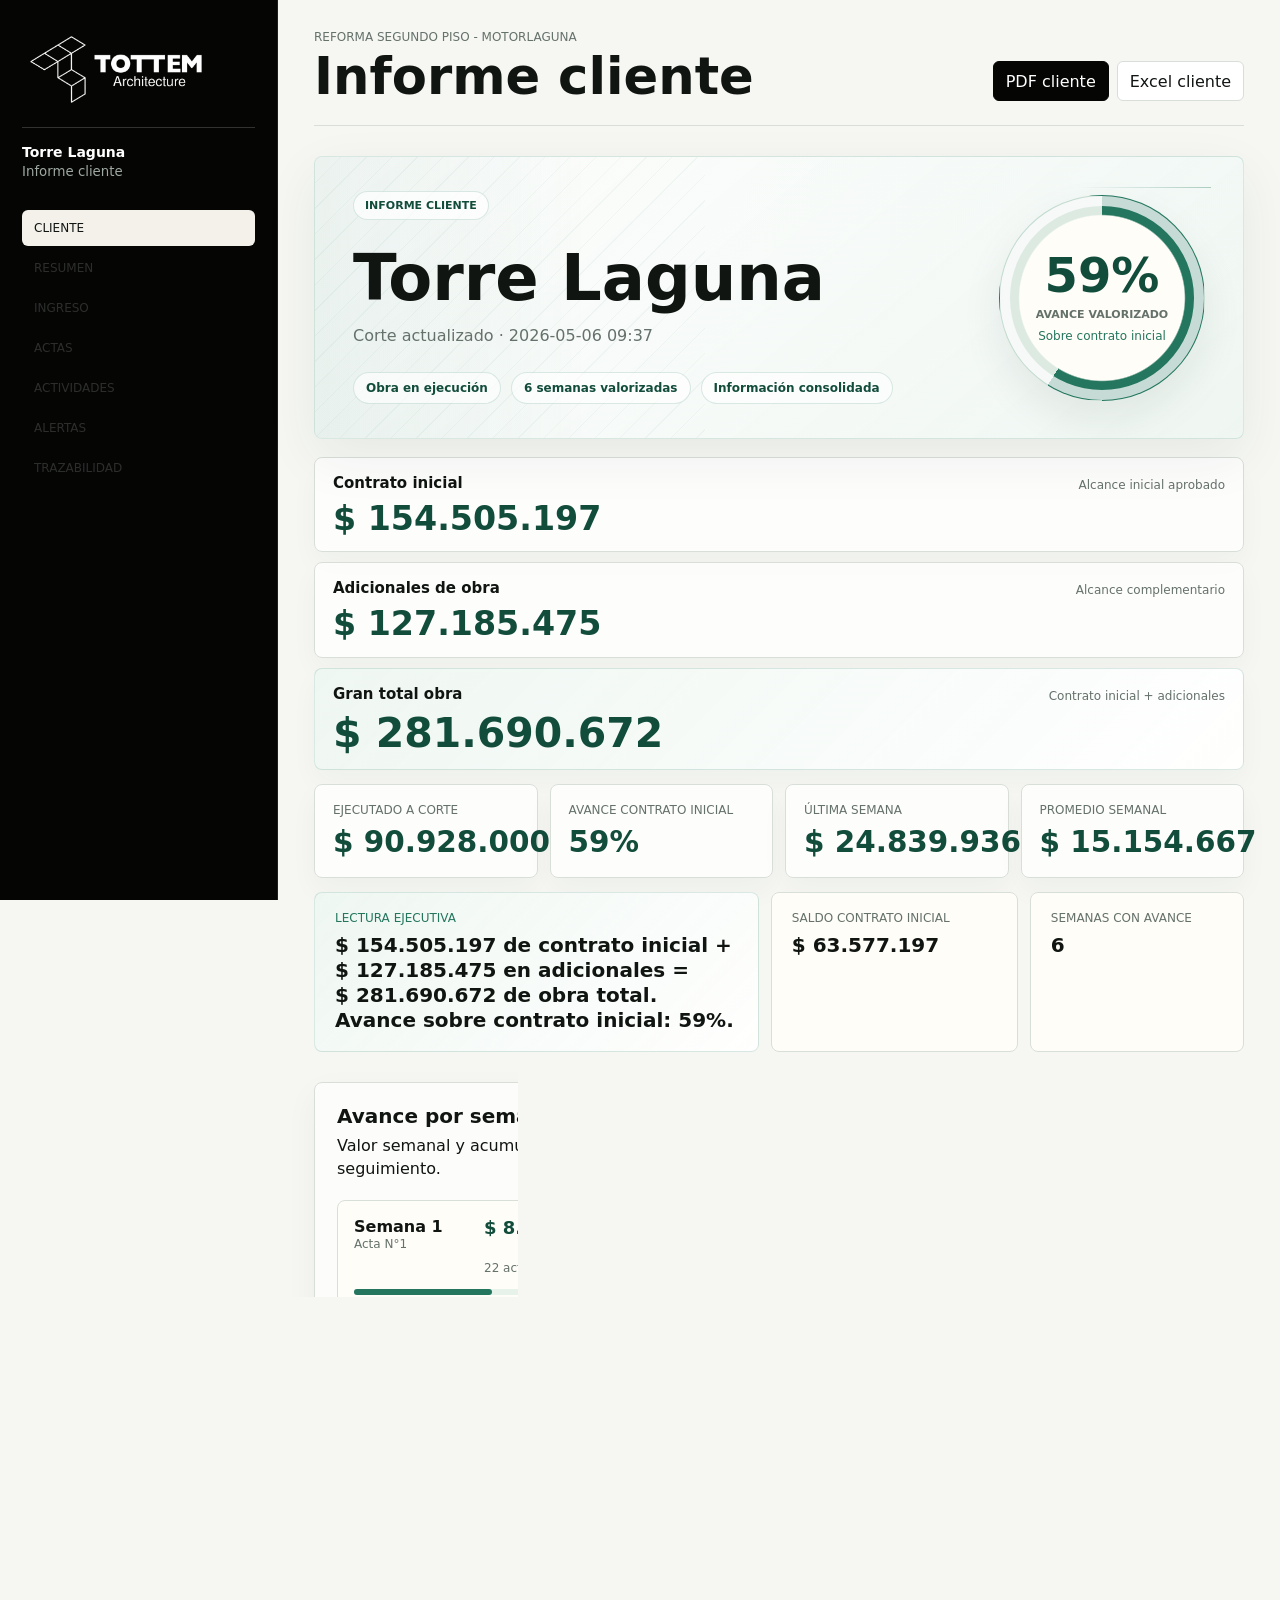
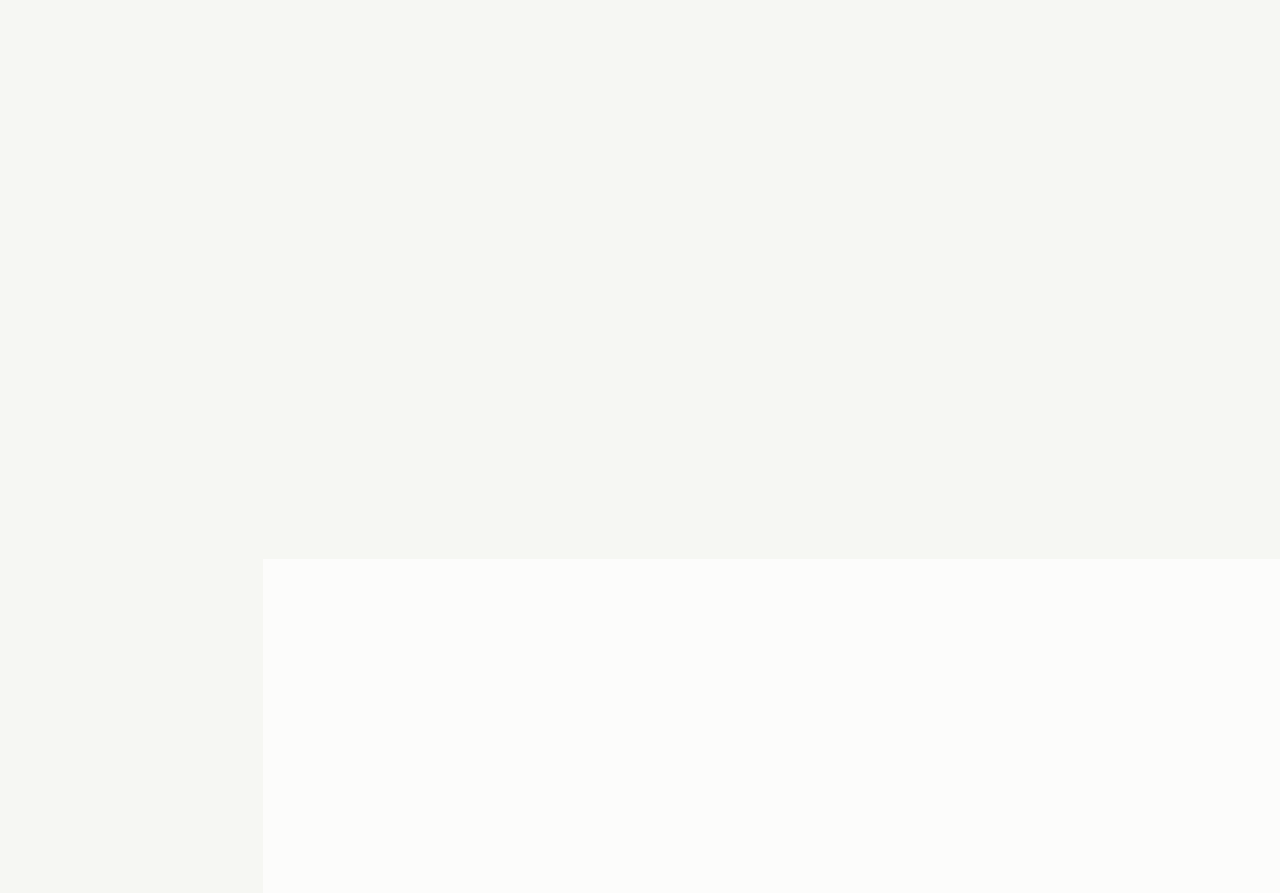
==== commit 188e73b6: "Prepare client meeting dashboard from latest workbook" ====
--- a/torrelaguna-dashboard/index.html
+++ b/torrelaguna-dashboard/index.html
@@ -5,26 +5,26 @@
     <meta name="viewport" content="width=device-width, initial-scale=1" />
     <title>Dashboard de obra</title>
     <link rel="icon" href="data:," />
-    <link rel="stylesheet" href="./styles.css?v=20260505-sprint10-client-premium-v2" />
+    <link rel="stylesheet" href="./styles.css?v=20260506-client-meeting-latest" />
   </head>
-  <body>
+  <body class="client-meeting-mode">
     <div class="app-shell">
       <aside class="sidebar">
         <div class="brand">
           <img class="brand-logo" src="./assets/tottem-architecture-white.png" alt="Tottem Architecture" />
           <div class="brand-context">
             <strong id="brandName">Cargando obra</strong>
-            <small id="brandSubtitle">Obra Control</small>
+            <small id="brandSubtitle">Informe cliente</small>
           </div>
         </div>
         <nav class="nav">
-          <button class="nav-item" data-section="client">Cliente</button>
-          <button class="nav-item active" data-section="overview">Resumen</button>
-          <button class="nav-item" data-section="ingest">Ingreso</button>
-          <button class="nav-item" data-section="actas">Actas</button>
-          <button class="nav-item" data-section="activities">Actividades</button>
-          <button class="nav-item" data-section="pending">Alertas</button>
-          <button class="nav-item" data-section="trace">Trazabilidad</button>
+          <button class="nav-item active" data-section="client">Cliente</button>
+          <button class="nav-item locked" data-section="overview" aria-disabled="true" disabled>Resumen</button>
+          <button class="nav-item locked" data-section="ingest" aria-disabled="true" disabled>Ingreso</button>
+          <button class="nav-item locked" data-section="actas" aria-disabled="true" disabled>Actas</button>
+          <button class="nav-item locked" data-section="activities" aria-disabled="true" disabled>Actividades</button>
+          <button class="nav-item locked" data-section="pending" aria-disabled="true" disabled>Alertas</button>
+          <button class="nav-item locked" data-section="trace" aria-disabled="true" disabled>Trazabilidad</button>
         </nav>
         <div class="sidebar-note">
           <span>Base</span>
@@ -42,13 +42,13 @@
             <div class="export-actions" aria-label="Exportables">
               <button id="exportClientPdf" type="button">PDF cliente</button>
               <button id="exportClientExcel" type="button">Excel cliente</button>
-              <button id="exportOpsExcel" type="button">Excel operativo</button>
-            </div>
-            <label class="search">
+              <button id="exportOpsExcel" type="button" hidden>Excel operativo</button>
+            </div>
+            <label class="search client-only-hidden">
               <span>Buscar</span>
               <input id="searchInput" type="search" placeholder="Ítem, actividad, fuente..." />
             </label>
-            <select id="actaFilter" aria-label="Filtrar por acta">
+            <select id="actaFilter" class="client-only-hidden" aria-label="Filtrar por acta">
               <option value="all">Todas las actas</option>
             </select>
           </div>
@@ -63,7 +63,7 @@
               <div class="client-hero-meta">
                 <span id="clientHeroStatus">Estado del corte</span>
                 <span id="clientHeroWeeks">Semanas con avance</span>
-                <span id="clientHeroSource">Fuente controlada</span>
+                <span id="clientHeroSource">Información consolidada</span>
               </div>
             </div>
             <div class="client-progress">
@@ -73,16 +73,34 @@
             </div>
           </div>
 
+          <section class="client-value-stack" aria-label="Composición del valor de obra">
+            <div>
+              <span>Contrato inicial</span>
+              <small>Alcance inicial aprobado</small>
+              <strong id="clientContractTotal">$0</strong>
+            </div>
+            <div>
+              <span>Adicionales de obra</span>
+              <small>Alcance complementario</small>
+              <strong id="clientAdditionalTotal">$0</strong>
+            </div>
+            <div class="client-value-total">
+              <span>Gran total obra</span>
+              <small>Contrato inicial + adicionales</small>
+              <strong id="clientGrandTotal">$0</strong>
+            </div>
+          </section>
+
           <div class="client-kpis">
-            <div>
-              <span>Contrato estimado</span>
-              <strong id="clientContractTotal">$0</strong>
-            </div>
             <div>
               <span>Ejecutado a corte</span>
               <strong id="clientExecutedTotal">$0</strong>
             </div>
             <div>
+              <span>Avance contrato inicial</span>
+              <strong id="clientProgressKpi">0%</strong>
+            </div>
+            <div>
               <span>Última semana</span>
               <strong id="clientLatestWeek">$0</strong>
             </div>
@@ -98,11 +116,11 @@
               <strong id="clientBriefProgress">Cargando lectura...</strong>
             </div>
             <div>
-              <span>Saldo por ejecutar</span>
+              <span>Saldo contrato inicial</span>
               <strong id="clientBalanceTotal">$0</strong>
             </div>
             <div>
-              <span>Actividades con avance</span>
+              <span>Semanas con avance</span>
               <strong id="clientActiveActivities">0</strong>
             </div>
           </section>
@@ -133,22 +151,22 @@
           <section class="client-block client-scope">
             <div class="panel-heading">
               <div>
-                <h2>Alcance y decisiones</h2>
-                <p>Señales resumidas para revisar costo, alcance y cambios antes de comité.</p>
+                <h2>Resumen de alcance</h2>
+                <p>Lectura consolidada del avance para conversación con cliente.</p>
               </div>
             </div>
             <div class="scope-strip">
               <button class="scope-item" data-client-action="scope-updated">
-                <span>Presupuesto actualizado directo</span>
+                <span>Última semana valorizada</span>
                 <strong id="clientUpdatedTotal">$0</strong>
               </button>
               <button class="scope-item" data-client-action="scope-not-executed">
-                <span>No ejecutado directo</span>
+                <span>Saldo contrato inicial</span>
                 <strong id="clientNotExecuted">$0</strong>
               </button>
               <button class="scope-item" data-client-action="scope-alerts">
-                <span>Alertas internas</span>
-                <strong id="clientAlerts">0</strong>
+                <span>Avance sobre total obra</span>
+                <strong id="clientAlerts">0%</strong>
               </button>
             </div>
           </section>
@@ -534,6 +552,6 @@
       </aside>
     </div>
 
-    <script src="./app.js?v=20260505-sprint10-client-premium-v2"></script>
+    <script src="./app.js?v=20260506-client-meeting-latest"></script>
   </body>
 </html>
--- a/torrelaguna-dashboard/styles.css
+++ b/torrelaguna-dashboard/styles.css
@@ -136,6 +136,20 @@
   background: #f4f1ea;
 }
 
+.nav-item.locked,
+.nav-item:disabled {
+  color: rgba(158, 168, 161, 0.42);
+  cursor: not-allowed;
+  opacity: 0.62;
+}
+
+.nav-item.locked:hover,
+.nav-item:disabled:hover {
+  color: rgba(158, 168, 161, 0.42);
+  background: transparent;
+  transform: none;
+}
+
 .sidebar-note {
   margin-top: auto;
   padding-top: 18px;
@@ -239,6 +253,19 @@
   color: #fff;
 }
 
+.client-meeting-mode .sidebar-note,
+.client-meeting-mode .client-only-hidden {
+  display: none;
+}
+
+.client-meeting-mode .topbar-actions {
+  align-items: start;
+}
+
+.client-meeting-mode .section:not(#client) {
+  display: none !important;
+}
+
 .search {
   display: grid;
   gap: 6px;
@@ -434,10 +461,14 @@
 }
 
 .client-section {
-  --client-line: rgba(22, 32, 28, 0.14);
-  --client-black: #050504;
-  --client-ivory: #f7f4ee;
-  --client-sage: #dfeae3;
+  --client-card: #fffdf8;
+  --client-paper: #f8faf5;
+  --client-mint: #e2f0e8;
+  --client-mint-soft: #eff7f2;
+  --client-mint-line: rgba(36, 118, 94, 0.16);
+  --client-green: #24765e;
+  --client-green-dark: #124c3b;
+  --client-progress-track: #dceae2;
   --client-progress: 0%;
   color: var(--ink);
 }
@@ -445,43 +476,44 @@
 .client-hero {
   position: relative;
   display: grid;
-  grid-template-columns: minmax(0, 1fr) 244px;
-  gap: 42px;
-  align-items: stretch;
-  min-height: 365px;
-  padding: 38px 42px;
-  margin: 0 0 24px;
+  grid-template-columns: minmax(0, 1fr) 212px;
+  gap: 34px;
+  align-items: center;
+  min-height: 282px;
+  padding: 34px 38px;
+  margin: 0 0 18px;
   overflow: hidden;
+  border: 1px solid var(--client-mint-line);
+  border-radius: 8px;
   background:
-    linear-gradient(135deg, rgba(255, 255, 255, 0.08) 0 1px, transparent 1px 42px),
-    linear-gradient(90deg, #050504, #10120e);
-  border: 1px solid rgba(255, 255, 255, 0.1);
-  color: #fff;
+    linear-gradient(140deg, rgba(255, 255, 255, 0.84), rgba(239, 247, 242, 0.92)),
+    linear-gradient(90deg, var(--client-paper), var(--client-mint-soft));
+  color: var(--ink);
   isolation: isolate;
+  box-shadow: 0 18px 54px rgba(30, 50, 42, 0.07);
 }
 
 .client-hero::before {
   content: "";
   position: absolute;
-  inset: 0;
+  inset: 0 auto 0 0;
+  width: min(42%, 520px);
   background:
-    linear-gradient(90deg, transparent 0 55%, rgba(255, 255, 255, 0.08) 55%, transparent 56%),
-    linear-gradient(135deg, transparent 0 72%, rgba(223, 234, 227, 0.18) 72%, transparent 73%);
-  opacity: 0.7;
+    linear-gradient(90deg, rgba(36, 118, 94, 0.11), transparent 72%),
+    repeating-linear-gradient(135deg, rgba(36, 118, 94, 0.06) 0 1px, transparent 1px 18px);
+  opacity: 0.78;
   pointer-events: none;
   z-index: -1;
 }
 
 .client-hero::after {
-  content: "TOTTEM";
+  content: "";
   position: absolute;
-  right: -18px;
-  bottom: -28px;
-  color: rgba(255, 255, 255, 0.045);
-  font-size: clamp(72px, 12vw, 156px);
-  font-weight: 900;
-  line-height: 0.8;
-  letter-spacing: 0;
+  right: 32px;
+  top: 30px;
+  width: 132px;
+  height: 1px;
+  background: linear-gradient(90deg, transparent, rgba(36, 118, 94, 0.34));
   pointer-events: none;
   z-index: -1;
 }
@@ -489,16 +521,18 @@
 .client-hero-copy {
   display: flex;
   flex-direction: column;
-  justify-content: space-between;
+  justify-content: center;
   min-width: 0;
 }
 
 .client-report-label {
   width: fit-content;
   margin: 0;
-  padding: 7px 10px;
-  border: 1px solid rgba(255, 255, 255, 0.22);
-  color: #dfeae3;
+  padding: 7px 11px;
+  border: 1px solid var(--client-mint-line);
+  border-radius: 999px;
+  background: rgba(255, 255, 255, 0.7);
+  color: var(--client-green-dark);
   font-size: 11px;
   font-weight: 800;
   letter-spacing: 0;
@@ -506,101 +540,157 @@
 }
 
 .client-hero h2 {
-  max-width: 660px;
-  margin-top: auto;
-  font-size: clamp(52px, 6.4vw, 92px);
-  line-height: 0.86;
+  max-width: 720px;
+  margin-top: 28px;
+  font-size: clamp(44px, 5vw, 70px);
+  line-height: 0.94;
   letter-spacing: 0;
 }
 
 .client-hero p:not(.client-report-label) {
-  max-width: 720px;
-  margin-top: 18px;
-  color: rgba(255, 255, 255, 0.72);
-  line-height: 1.42;
+  max-width: 680px;
+  margin-top: 16px;
+  color: var(--muted);
+  line-height: 1.48;
   font-size: 16px;
 }
 
 .client-hero-meta {
   display: flex;
   flex-wrap: wrap;
-  gap: 8px;
-  margin-top: 26px;
+  gap: 10px;
+  margin-top: 24px;
 }
 
 .client-hero-meta span {
   min-height: 32px;
   display: inline-flex;
   align-items: center;
-  border: 1px solid rgba(255, 255, 255, 0.18);
-  color: rgba(255, 255, 255, 0.76);
-  padding: 0 11px;
-  font-size: 12px;
+  border: 1px solid var(--client-mint-line);
+  border-radius: 999px;
+  background: rgba(255, 255, 255, 0.62);
+  color: var(--client-green-dark);
+  padding: 0 12px;
+  font-size: 12px;
+  font-weight: 700;
 }
 
 .client-progress {
-  --ring-track: rgba(255, 255, 255, 0.13);
   aspect-ratio: 1;
   align-self: center;
-  width: 244px;
+  justify-self: end;
+  width: 206px;
   border-radius: 50%;
   display: grid;
   place-items: center;
   align-content: center;
+  border: 1px solid rgba(36, 118, 94, 0.14);
   background:
-    radial-gradient(circle at center, #0a0b09 0 58%, transparent 59%),
-    conic-gradient(#f7f4ee var(--client-progress), var(--ring-track) 0);
-  box-shadow: inset 0 0 0 1px rgba(255, 255, 255, 0.16);
+    radial-gradient(circle at center, #fffdf8 0 57%, transparent 58%),
+    conic-gradient(var(--client-green) var(--client-progress), var(--client-progress-track) 0);
+  box-shadow:
+    0 18px 42px rgba(28, 48, 39, 0.08),
+    inset 0 0 0 10px rgba(255, 255, 255, 0.74);
 }
 
 .client-progress span {
   display: block;
-  color: #fff;
-  font-size: 56px;
+  color: var(--client-green-dark);
+  font-size: 48px;
   font-weight: 800;
   line-height: 1;
 }
 
 .client-progress small {
-  margin-top: 10px;
-  color: rgba(255, 255, 255, 0.72);
+  margin-top: 9px;
+  color: var(--muted);
   text-transform: uppercase;
   font-size: 11px;
+  font-weight: 800;
 }
 
 .client-progress em {
   display: block;
-  max-width: 150px;
-  margin-top: 10px;
-  color: rgba(255, 255, 255, 0.54);
+  max-width: 138px;
+  margin-top: 8px;
+  color: var(--client-green);
   font-size: 12px;
   font-style: normal;
   line-height: 1.25;
   text-align: center;
 }
 
+.client-value-stack {
+  display: grid;
+  gap: 10px;
+  margin-bottom: 14px;
+}
+
+.client-value-stack div {
+  min-width: 0;
+  display: grid;
+  grid-template-columns: minmax(0, 1fr) max-content;
+  gap: 10px 18px;
+  align-items: center;
+  border: 1px solid var(--line);
+  border-radius: 8px;
+  background: rgba(255, 255, 255, 0.74);
+  padding: 16px 18px;
+  box-shadow: 0 12px 28px rgba(28, 48, 39, 0.035);
+}
+
+.client-value-stack span {
+  display: block;
+  color: var(--ink);
+  font-size: 15px;
+  font-weight: 800;
+}
+
+.client-value-stack small {
+  display: block;
+  margin-top: 4px;
+  color: var(--muted);
+  font-size: 12px;
+}
+
+.client-value-stack strong {
+  color: var(--client-green-dark);
+  font-size: clamp(22px, 2.6vw, 36px);
+  line-height: 1;
+  white-space: nowrap;
+}
+
+.client-value-stack .client-value-total {
+  border-color: var(--client-mint-line);
+  background: linear-gradient(135deg, var(--client-mint-soft), rgba(255, 255, 255, 0.92));
+}
+
+.client-value-stack .client-value-total strong {
+  font-size: clamp(26px, 3.2vw, 44px);
+}
+
 .client-kpis {
   display: grid;
   grid-template-columns: repeat(4, minmax(0, 1fr));
-  gap: 1px;
-  margin-bottom: 16px;
-  border: 1px solid var(--line);
-  background: var(--line);
+  gap: 12px;
+  margin-bottom: 14px;
 }
 
 .client-kpis div {
   min-width: 0;
-  padding: 18px 20px 20px;
-  background: rgba(255, 255, 255, 0.68);
-  border-right: 0;
+  padding: 18px 18px 19px;
+  border: 1px solid var(--line);
+  border-radius: 8px;
+  background: rgba(255, 255, 255, 0.72);
+  box-shadow: 0 12px 28px rgba(28, 48, 39, 0.04);
 }
 
 .client-kpis div + div {
-  padding-left: 20px;
+  padding-left: 18px;
 }
 
 .client-kpis div:last-child {
-  border-right: 0;
+  border-right: 1px solid var(--line);
 }
 
 .client-kpis span,
@@ -615,8 +705,9 @@
 
 .client-kpis strong {
   display: block;
-  margin-top: 12px;
-  font-size: clamp(22px, 2.7vw, 38px);
+  margin-top: 11px;
+  color: var(--client-green-dark);
+  font-size: clamp(21px, 2.3vw, 34px);
   line-height: 1;
   white-space: nowrap;
   letter-spacing: 0;
@@ -625,25 +716,26 @@
 .client-brief {
   display: grid;
   grid-template-columns: minmax(0, 1.35fr) minmax(220px, 0.75fr) minmax(180px, 0.65fr);
-  gap: 1px;
-  margin-bottom: 34px;
-  background: var(--line);
-  border: 1px solid var(--line);
+  gap: 12px;
+  margin-bottom: 30px;
 }
 
 .client-brief div {
   min-width: 0;
-  background: #fffdf8;
+  border: 1px solid var(--line);
+  border-radius: 8px;
+  background: var(--client-card);
   padding: 18px 20px;
 }
 
 .client-brief div:first-child {
-  background: var(--client-black);
-  color: #fff;
+  border-color: var(--client-mint-line);
+  background: linear-gradient(135deg, var(--client-mint-soft), rgba(255, 255, 255, 0.9));
+  color: var(--ink);
 }
 
 .client-brief div:first-child span {
-  color: rgba(255, 255, 255, 0.58);
+  color: var(--client-green);
 }
 
 .client-brief strong {
@@ -656,20 +748,24 @@
 .client-grid {
   display: grid;
   grid-template-columns: minmax(0, 1.12fr) minmax(340px, 0.82fr);
-  gap: 34px;
+  gap: 22px;
 }
 
 .client-block {
   position: relative;
-  border-top: 1px solid var(--ink);
-  padding-top: 22px;
+  min-width: 0;
+  border: 1px solid var(--line);
+  border-radius: 8px;
+  padding: 22px;
+  background: rgba(255, 255, 255, 0.62);
+  box-shadow: 0 12px 34px rgba(28, 48, 39, 0.045);
 }
 
 .client-week-list,
 .client-fronts {
   display: grid;
-  gap: 1px;
-  border-top: 1px solid var(--line);
+  gap: 10px;
+  margin-top: 16px;
 }
 
 .client-week,
@@ -678,31 +774,47 @@
 .scope-item {
   appearance: none;
   width: 100%;
-  border: 0;
-  border-bottom: 1px solid var(--line);
-  background: transparent;
+  border: 1px solid var(--line);
+  border-radius: 8px;
+  background: var(--client-card);
   color: var(--ink);
   text-align: left;
-  padding: 17px 0 18px;
+  padding: 16px;
   cursor: pointer;
-  transition: background 180ms ease, padding 180ms ease, color 180ms ease;
+  transition: border-color 180ms ease, background 180ms ease, transform 180ms ease, box-shadow 180ms ease;
 }
 
 .client-week {
   position: relative;
   display: grid;
-  grid-template-columns: 96px minmax(0, 1fr) max-content;
+  grid-template-columns: 112px minmax(0, 1fr) max-content;
   gap: 8px 18px;
   align-items: start;
+  padding-bottom: 30px;
+  overflow: hidden;
 }
 
 .client-week:hover,
 .client-front:hover,
 .rhythm-item:hover,
 .scope-item:hover {
-  background: rgba(36, 118, 94, 0.055);
-  padding-left: 12px;
-  padding-right: 12px;
+  border-color: var(--client-mint-line);
+  background: #ffffff;
+  box-shadow: 0 12px 28px rgba(28, 48, 39, 0.07);
+  transform: translateY(-1px);
+}
+
+.client-week::after {
+  content: "";
+  position: absolute;
+  left: 16px;
+  right: 16px;
+  bottom: 12px;
+  height: 6px;
+  border-radius: 999px;
+  background: rgba(226, 240, 232, 0.8);
+  pointer-events: none;
+  z-index: 0;
 }
 
 .client-week span,
@@ -714,6 +826,7 @@
 .client-front strong,
 .rhythm-item strong,
 .scope-item strong {
+  color: var(--client-green-dark);
   font-size: 18px;
 }
 
@@ -734,34 +847,34 @@
 .client-week i,
 .client-week b {
   position: absolute;
-  left: 114px;
-  max-width: calc(100% - 114px);
-  height: 3px;
+  left: 16px;
+  max-width: calc(100% - 32px);
+  height: 6px;
   border-radius: 999px;
 }
 
 .client-week i {
-  bottom: 2px;
-  height: 3px;
-  background: var(--accent);
+  bottom: 12px;
+  background: var(--client-green);
+  z-index: 2;
 }
 
 .client-week b {
-  bottom: -3px;
-  background: rgba(36, 118, 94, 0.22);
+  bottom: 12px;
+  background: var(--client-progress-track);
+  z-index: 1;
 }
 
 .client-rhythm {
   display: grid;
-  gap: 1px;
-  margin-bottom: 24px;
-  border-top: 1px solid var(--line);
+  gap: 10px;
+  margin-bottom: 22px;
 }
 
 .rhythm-item {
   display: grid;
   gap: 5px;
-  padding: 16px 0 17px;
+  padding: 16px;
 }
 
 .client-front {
@@ -782,21 +895,18 @@
 }
 
 .client-scope {
-  margin-top: 38px;
+  margin-top: 28px;
 }
 
 .scope-strip {
   display: grid;
   grid-template-columns: repeat(3, minmax(0, 1fr));
-  gap: 1px;
-  background: var(--line);
-  border: 1px solid var(--line);
+  gap: 12px;
 }
 
 .scope-item {
   min-height: 126px;
-  background: #fffdf8;
-  border-bottom: 0;
+  background: var(--client-card);
   padding: 20px;
 }
 
@@ -1984,13 +2094,15 @@
   .client-hero {
     align-items: start;
     min-height: auto;
-    padding: 28px 22px;
+    padding: 26px 22px;
     gap: 24px;
   }
 
   .client-hero h2 {
     max-width: 100%;
-    font-size: clamp(42px, 15vw, 58px);
+    margin-top: 20px;
+    font-size: clamp(36px, 12vw, 52px);
+    line-height: 0.98;
   }
 
   .client-hero-meta {
@@ -1998,12 +2110,27 @@
   }
 
   .client-progress {
-    width: 172px;
+    justify-self: start;
+    width: 164px;
+  }
+
+  .client-value-stack div {
+    grid-template-columns: 1fr;
+    gap: 10px;
+  }
+
+  .client-value-stack strong {
+    font-size: clamp(24px, 8vw, 32px);
   }
 
   .client-kpis div,
   .client-kpis div + div,
-  .client-brief div,
+  .client-brief div {
+    padding-left: 18px;
+    border-right: 1px solid var(--line);
+    border-bottom: 1px solid var(--line);
+  }
+
   .ingest-status div,
   .ingest-status div + div {
     padding-left: 0;
@@ -2026,8 +2153,13 @@
 
   .client-week i,
   .client-week b {
-    left: 0;
-    max-width: 100%;
+    left: 14px;
+    max-width: calc(100% - 28px);
+  }
+
+  .client-week::after {
+    left: 14px;
+    right: 14px;
   }
 
   .metric {
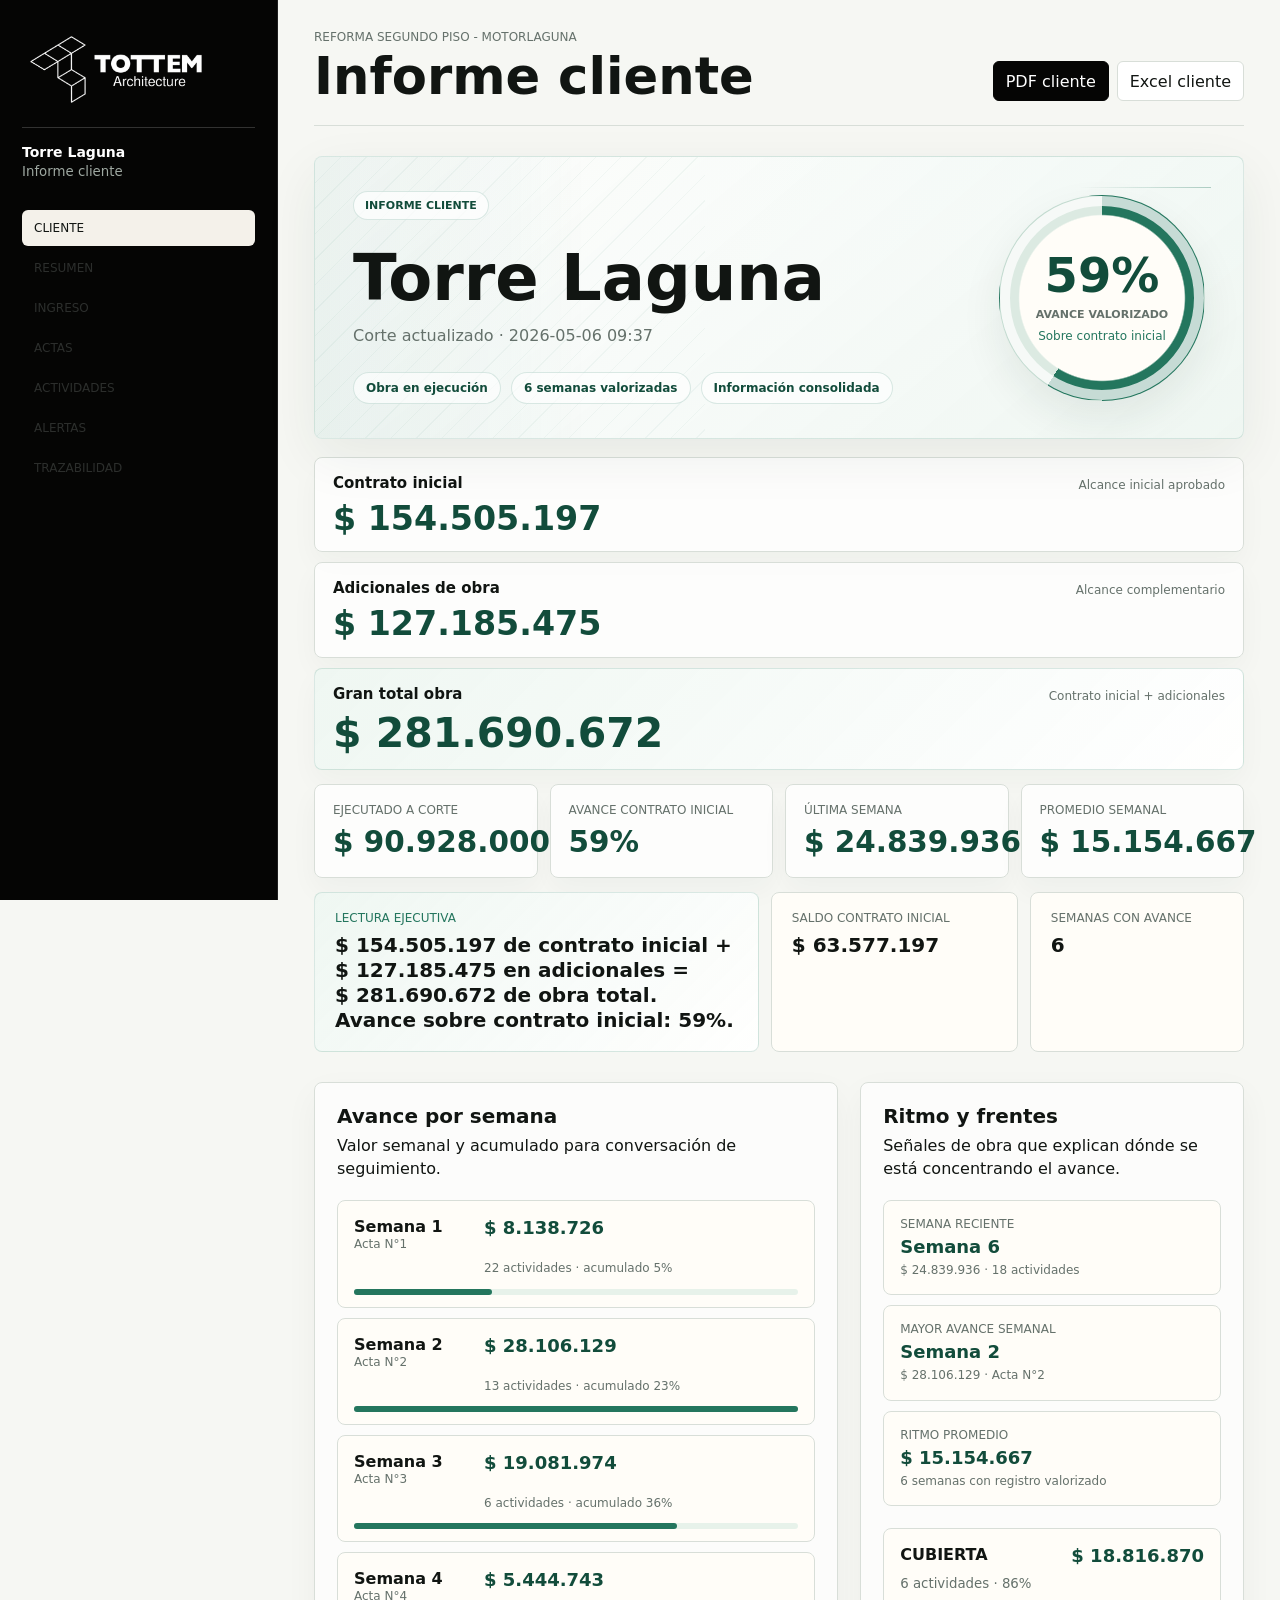
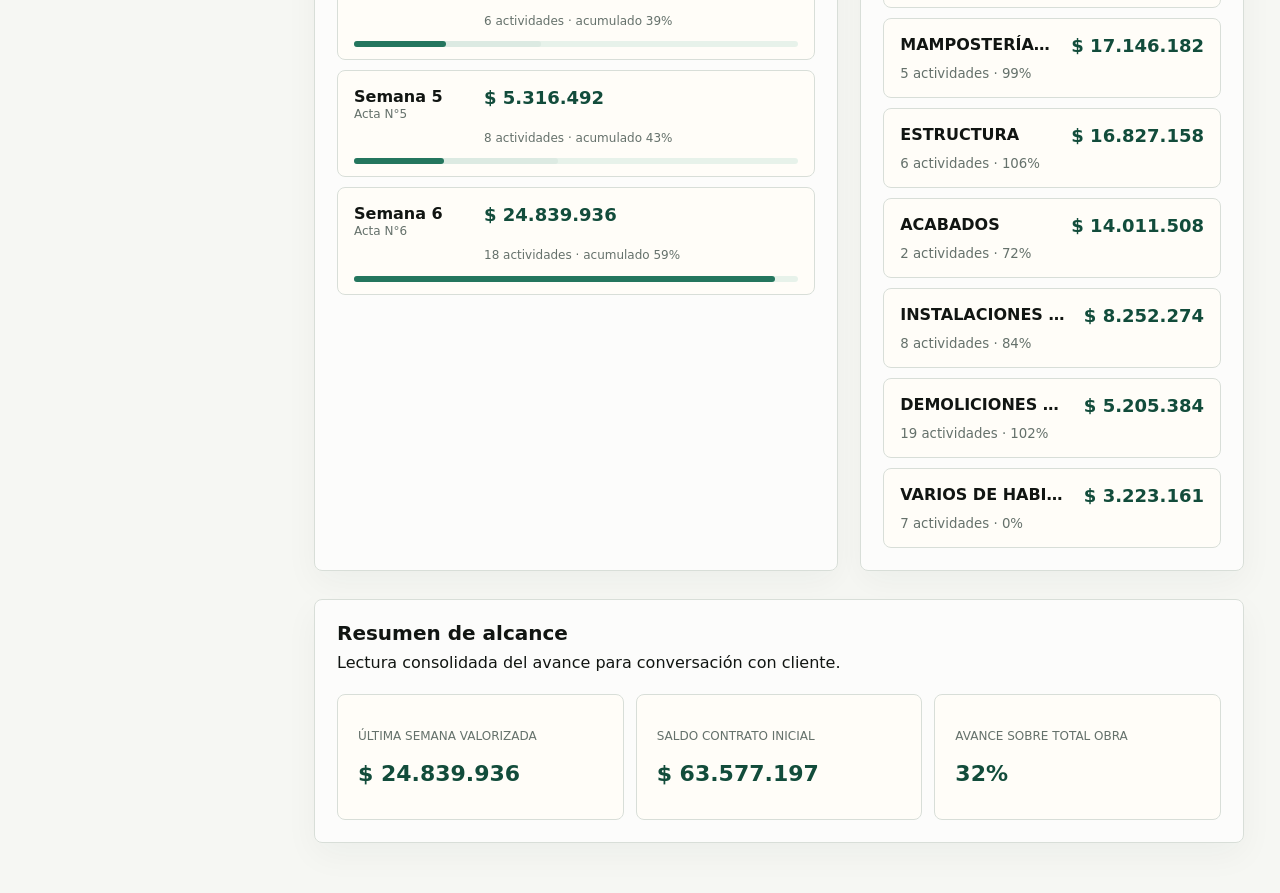
==== commit d13d9836: "Refresh client meeting asset versions" ====
--- a/torrelaguna-dashboard/index.html
+++ b/torrelaguna-dashboard/index.html
@@ -5,7 +5,7 @@
     <meta name="viewport" content="width=device-width, initial-scale=1" />
     <title>Dashboard de obra</title>
     <link rel="icon" href="data:," />
-    <link rel="stylesheet" href="./styles.css?v=20260506-client-meeting-latest" />
+    <link rel="stylesheet" href="./styles.css?v=20260506-client-meeting-latest-v2" />
   </head>
   <body class="client-meeting-mode">
     <div class="app-shell">
@@ -552,6 +552,6 @@
       </aside>
     </div>
 
-    <script src="./app.js?v=20260506-client-meeting-latest"></script>
+    <script src="./app.js?v=20260506-client-meeting-latest-v2"></script>
   </body>
 </html>
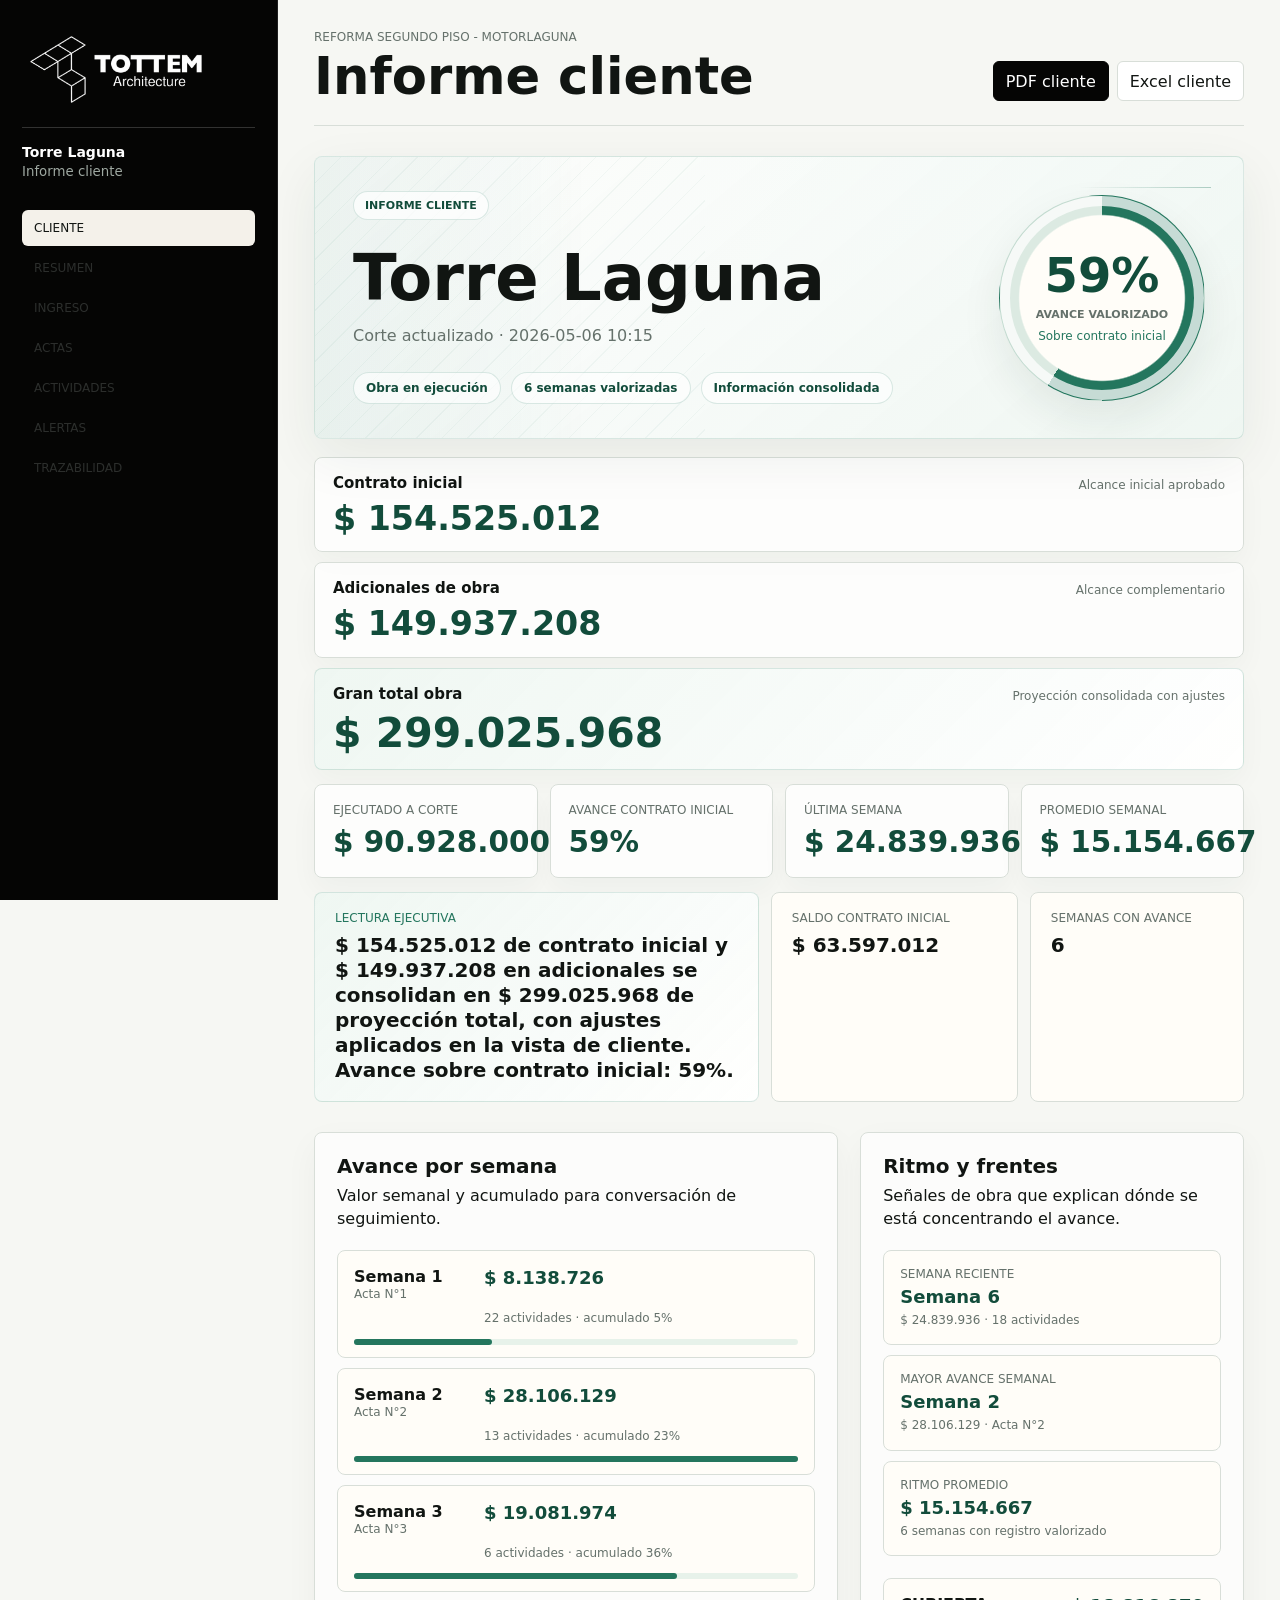
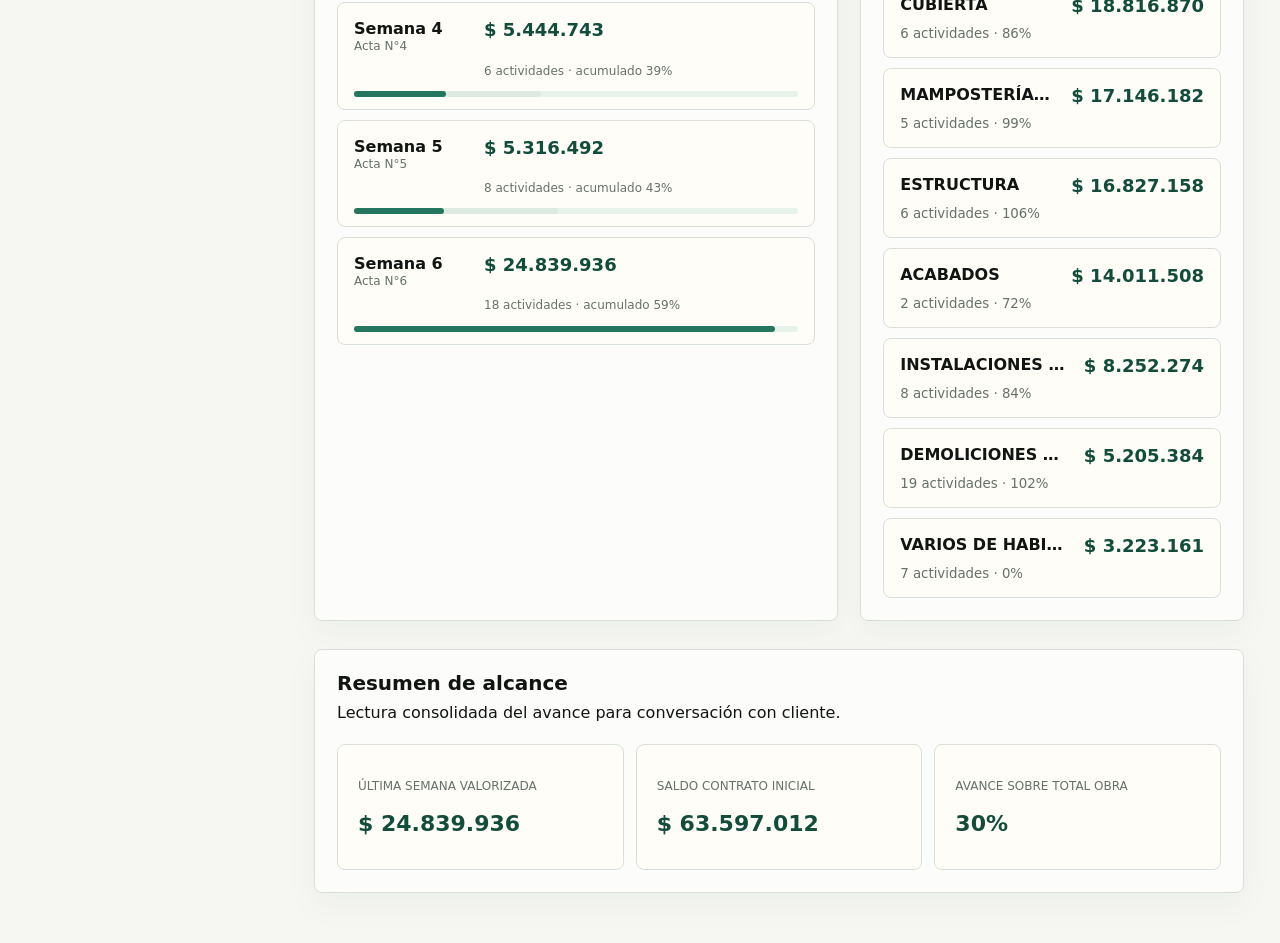
==== commit d15d323b: "Use client projection total in meeting report" ====
--- a/torrelaguna-dashboard/index.html
+++ b/torrelaguna-dashboard/index.html
@@ -5,7 +5,7 @@
     <meta name="viewport" content="width=device-width, initial-scale=1" />
     <title>Dashboard de obra</title>
     <link rel="icon" href="data:," />
-    <link rel="stylesheet" href="./styles.css?v=20260506-client-meeting-latest-v2" />
+    <link rel="stylesheet" href="./styles.css?v=20260506-client-meeting-client-total-v1" />
   </head>
   <body class="client-meeting-mode">
     <div class="app-shell">
@@ -86,7 +86,7 @@
             </div>
             <div class="client-value-total">
               <span>Gran total obra</span>
-              <small>Contrato inicial + adicionales</small>
+              <small id="clientGrandTotalNote">Proyección consolidada</small>
               <strong id="clientGrandTotal">$0</strong>
             </div>
           </section>
@@ -552,6 +552,6 @@
       </aside>
     </div>
 
-    <script src="./app.js?v=20260506-client-meeting-latest-v2"></script>
+    <script src="./app.js?v=20260506-client-meeting-latest-v3"></script>
   </body>
 </html>
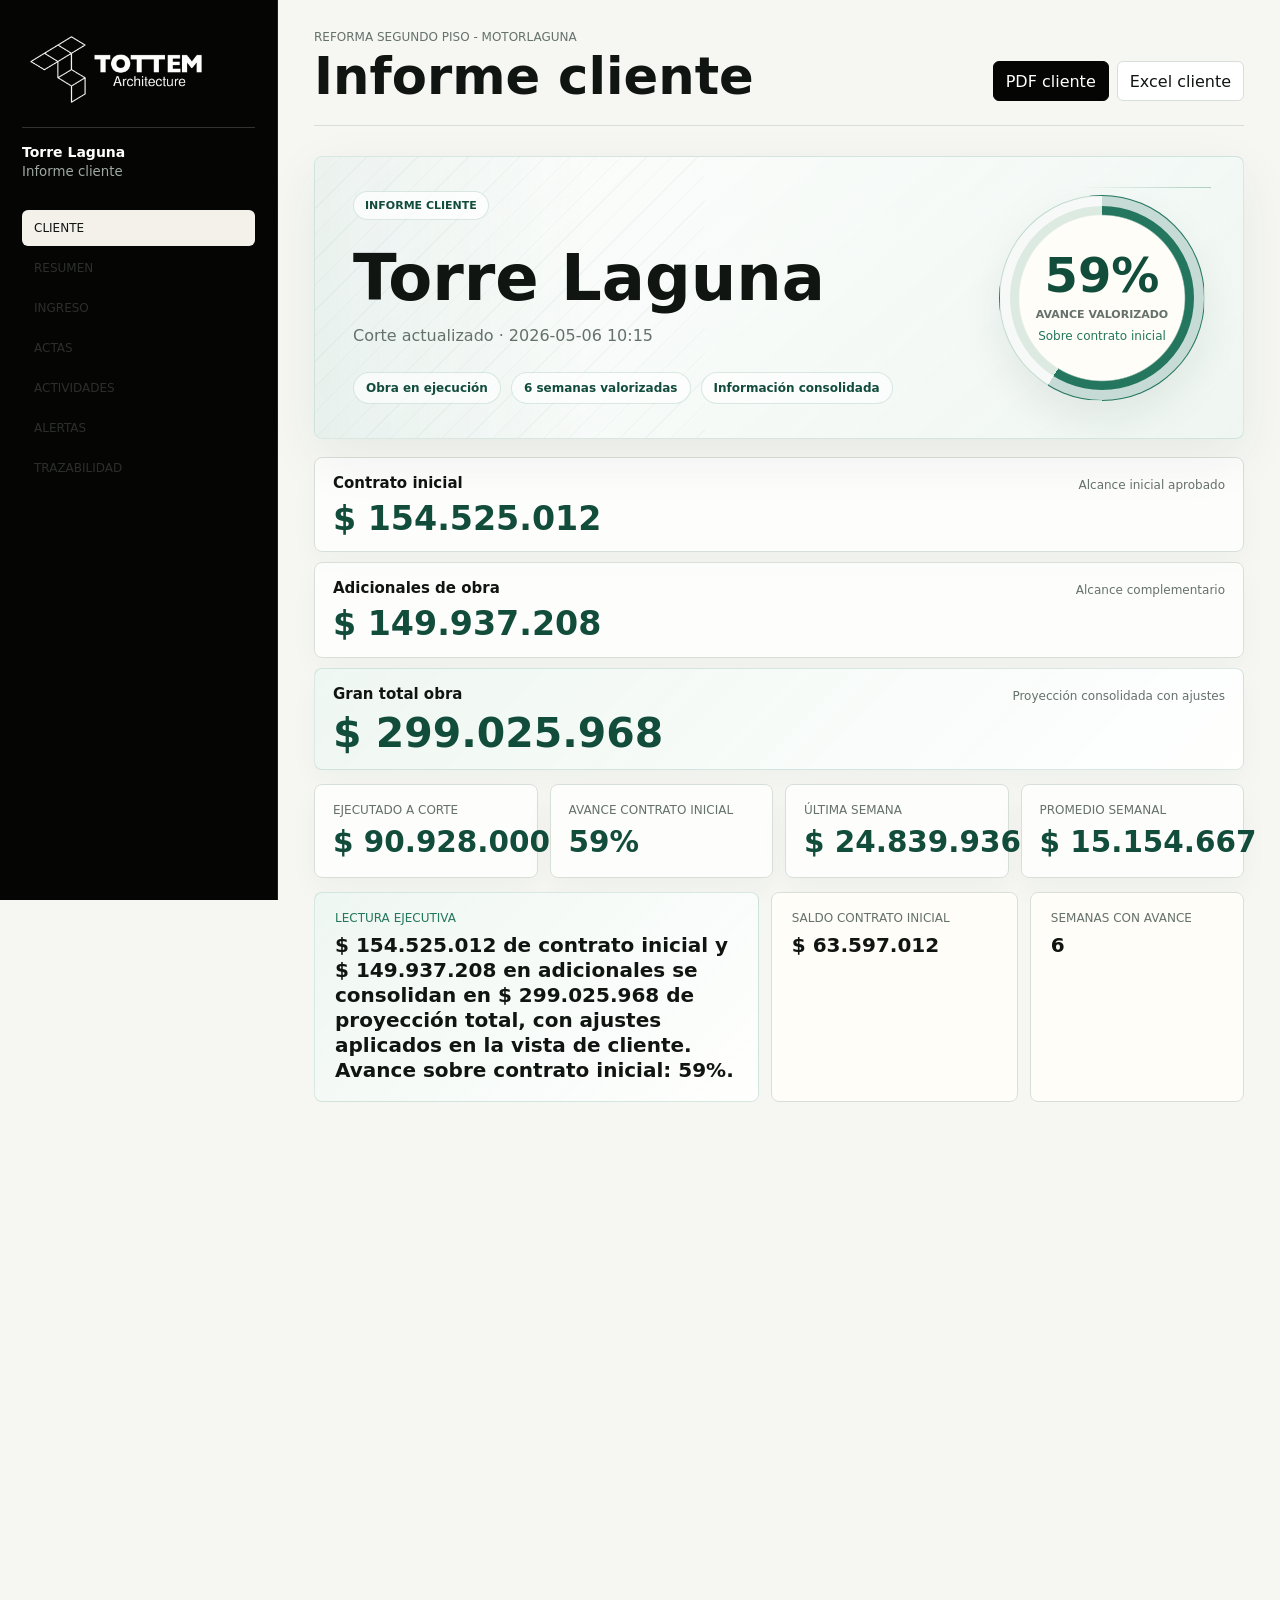
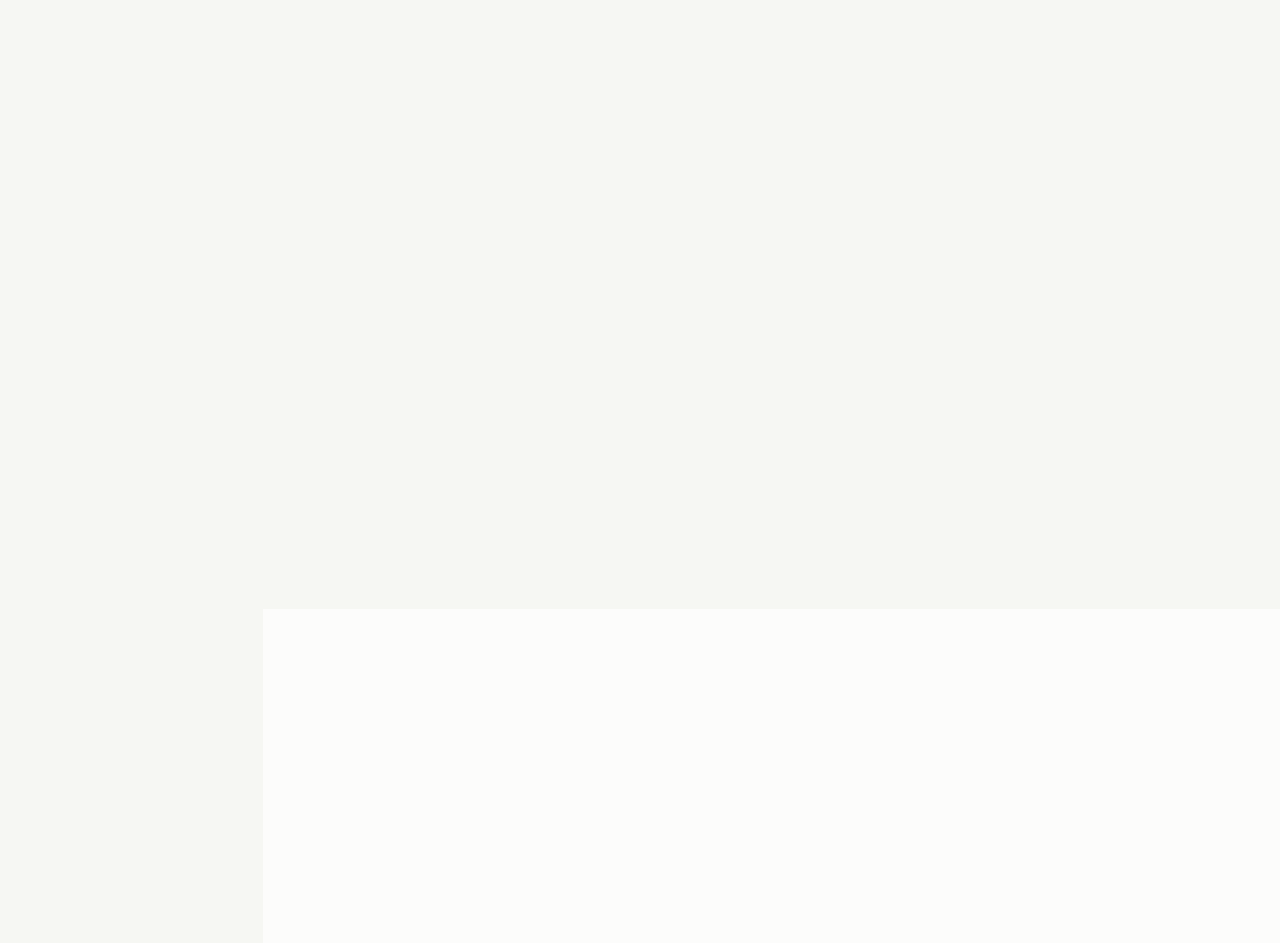
==== commit de99fe9e: "Refresh client report script cache" ====
--- a/torrelaguna-dashboard/index.html
+++ b/torrelaguna-dashboard/index.html
@@ -552,6 +552,6 @@
       </aside>
     </div>
 
-    <script src="./app.js?v=20260506-client-meeting-latest-v3"></script>
+    <script src="./app.js?v=20260506-client-meeting-client-total-v1"></script>
   </body>
 </html>
